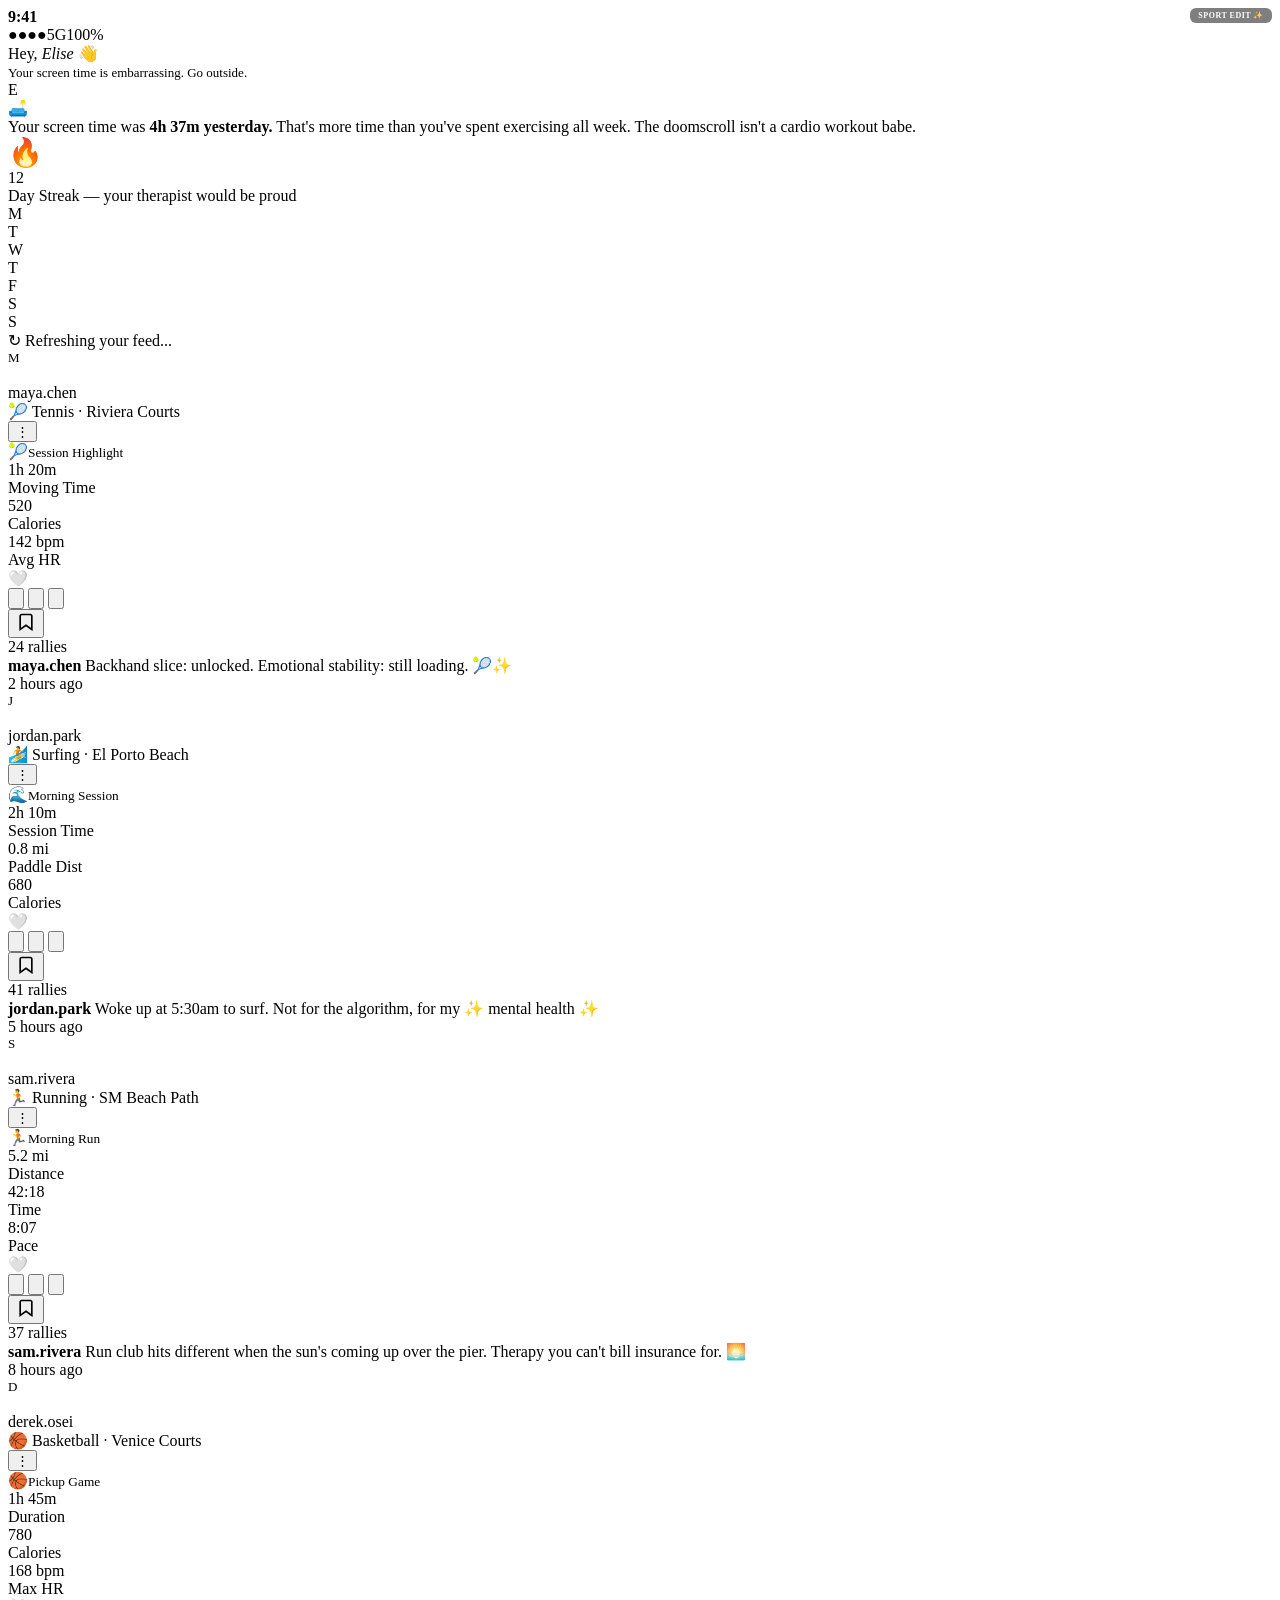
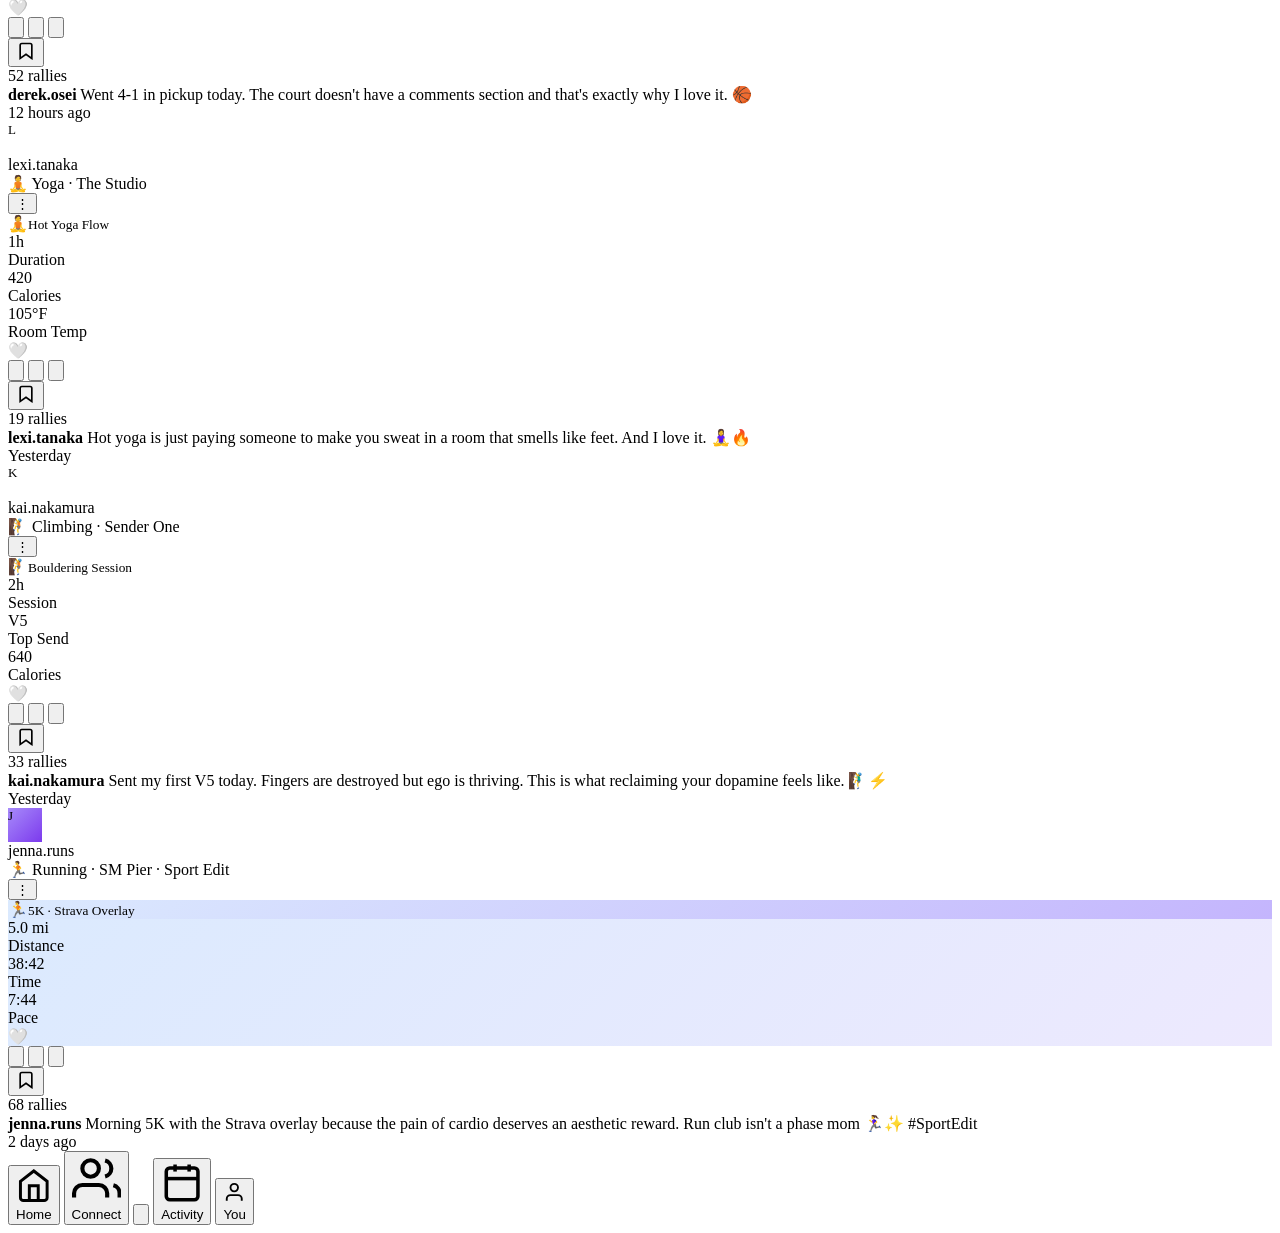
==== index.html @ 88e3ccb7 "Create index.html Created index page" ====
<!DOCTYPE html>
<html lang="en">
<head>
<meta charset="UTF-8">
<meta name="viewport" content="width=device-width, initial-scale=1.0, maximum-scale=1.0, user-scalable=no">
<title>Rally Prototype</title>
<link href="https://fonts.googleapis.com/css2?family=Plus+Jakarta+Sans:ital,wght@0,300;0,400;0,500;0,600;0,700;0,800;1,400&family=Bricolage+Grotesque:opsz,wght@12..96,700;12..96,800&display=swap" rel="stylesheet">
<link rel="stylesheet" href="styles.css">
</head>
<body>
<div class="phone">
<div class="notch"></div>
<div class="status-bar"><span style="font-weight:700">9:41</span><div class="status-icons"><span>●●●●</span><span>5G</span><span>100%</span></div></div>
<div class="screens" id="screens">

<div class="screen active" id="s-home">
  <div class="pg-head">
    <div><div class="pg-title">Hey, <em>Elise</em> 👋</div><div style="font-size:13px;color:var(--ink3);margin-top:2px" id="subtitleText">Your screen time is embarrassing. Go outside.</div></div>
    <div class="av" id="homeAvatar" style="background:linear-gradient(135deg,var(--green),var(--blue));cursor:pointer" onclick="toggleXPDropdown()">E</div>
  </div>

  <!-- XP Dropdown -->
  <div class="xp-dropdown" id="xpDropdown" style="display:none">
    <div class="xp-dd-header">
      <div class="xp-dd-badge" id="xpDdBadge">8</div>
      <div class="xp-dd-info">
        <div class="xp-dd-name" id="xpDdName">⚡ Trailblazer</div>
        <div class="xp-dd-tier" id="xpDdTier">Silver Tier</div>
      </div>
      <div class="xp-dd-xp" id="xpDdXP">2,840 XP</div>
    </div>
    <div class="xp-bar-outer" style="margin-bottom:6px">
      <div class="xp-bar-inner" id="xpDdBar" style="width:72%"></div>
    </div>
    <div style="display:flex;justify-content:space-between;font-size:9px;color:var(--ink4);font-weight:600;margin-bottom:10px">
      <span id="xpDdLeft">Lv 8 · 2,500 XP</span>
      <span id="xpDdNext">160 XP to Lv 9</span>
      <span id="xpDdRight">Lv 9 · 3,000 XP</span>
    </div>
    <!-- Membership tier -->
    <div class="xp-dd-membership" id="xpDdMembership">
      <div class="xp-dd-medal">🥈</div>
      <div>
        <div class="xp-dd-mem-name" id="xpDdMemName">Silver Member</div>
        <div class="xp-dd-mem-next" id="xpDdMemNext">1,160 XP to Gold</div>
      </div>
    </div>
    <div class="xp-dd-tiers-row">
      <div class="xp-dd-tier-pip" id="xpPipBronze"><div class="xp-dd-pip-dot" style="background:#cd7f32"></div><span>🥉 Bronze</span></div>
      <div class="xp-dd-tier-pip" id="xpPipSilver"><div class="xp-dd-pip-dot" style="background:#c0c0c0"></div><span>🥈 Silver</span></div>
      <div class="xp-dd-tier-pip" id="xpPipGold"><div class="xp-dd-pip-dot" style="background:#ffd700"></div><span>🥇 Gold</span></div>
    </div>
    <button class="btn-sm" style="width:100%;text-align:center;margin-top:8px" onclick="go('you');toggleXPDropdown()">View Full Profile →</button>
  </div>
  <div class="reminder">
    <div class="reminder-ico" id="reminderIcon">🛋️</div>
    <div style="flex:1"><div class="reminder-txt" id="reminderText">Your screen time was <b>4h 37m yesterday.</b> That's more time than you've spent exercising all week. The doomscroll isn't a cardio workout babe.</div></div>
  </div>
  <div class="card">
    <div class="streak-row">
      <div style="font-size:28px;animation:pulse 1.5s infinite">🔥</div>
      <div><div class="streak-num" id="streakNum">12</div><div class="streak-lbl" id="streakLbl">Day Streak — your therapist would be proud</div></div>
    </div>
    <div class="streak-dots" id="streakDots">
      <div class="sdot done">M</div><div class="sdot done">T</div><div class="sdot done">W</div><div class="sdot done">T</div><div class="sdot now">F</div><div class="sdot soon">S</div><div class="sdot soon">S</div>
    </div>
  </div>

  <!-- Pull to refresh -->
  <div class="ptr-spinner" id="ptrSpinner">↻ Refreshing your feed...</div>

  <div class="feed" id="feed-0">
    <div class="feed-top">
      <div class="av" style="background:linear-gradient(135deg,var(--blue),var(--pink));width:34px;height:34px;font-size:13px">M</div>
      <div class="feed-who"><div class="feed-name" onclick="openProfile('maya')" style="cursor:pointer">maya.chen</div><div class="feed-meta">🎾 Tennis · Riviera Courts</div></div>
      <button class="feed-more" onclick="showToast('Post options coming soon')">⋮</button>
    </div>
    <div class="feed-img" ondblclick="likeFeedPost(0)">
      <div class="feed-img-ph">🎾<small>Session Highlight</small></div>
      <div class="feed-overlay">
        <div><div class="feed-s">1h 20m</div><div class="feed-sl">Moving Time</div></div>
        <div><div class="feed-s">520</div><div class="feed-sl">Calories</div></div>
        <div><div class="feed-s">142 bpm</div><div class="feed-sl">Avg HR</div></div>
      </div>
      <div class="dbl-heart" id="dblHeart-0">🤍</div>
    </div>
    <div class="feed-acts">
      <div class="feed-acts-left">
        <button class="feed-act" id="likeBtn-0" onclick="likeFeedPost(0)"><svg viewBox="0 0 24 24" fill="none" stroke="currentColor" stroke-width="2" class="like-svg" id="likeSvg-0"><path d="M20.84 4.61a5.5 5.5 0 00-7.78 0L12 5.67l-1.06-1.06a5.5 5.5 0 00-7.78 7.78l1.06 1.06L12 21.23l7.78-7.78 1.06-1.06a5.5 5.5 0 000-7.78z"/></svg></button>
        <button class="feed-act" onclick="openComments(0)"><svg viewBox="0 0 24 24" fill="none" stroke="currentColor" stroke-width="2"><path d="M21 15a2 2 0 01-2 2H7l-4 4V5a2 2 0 012-2h14a2 2 0 012 2z"/></svg></button>
        <button class="feed-act" onclick="openShareSheet(0)"><svg viewBox="0 0 24 24" fill="none" stroke="currentColor" stroke-width="2"><path d="M22 2L11 13"/><path d="M22 2l-7 20-4-9-9-4 20-7z"/></svg></button>
      </div>
      <button class="feed-save" id="saveBtn-0" onclick="toggleSave(0)"><svg viewBox="0 0 24 24" fill="none" stroke="currentColor" stroke-width="2" width="20" height="20" id="saveSvg-0"><path d="M19 21l-7-5-7 5V5a2 2 0 012-2h10a2 2 0 012 2z"/></svg></button>
    </div>
    <div class="feed-likes" id="feedLikes-0">24 rallies</div>
    <div class="feed-cap"><strong onclick="openProfile('maya')" style="cursor:pointer">maya.chen</strong> Backhand slice: unlocked. Emotional stability: still loading. 🎾✨ <span class="feed-cap-more" onclick="this.parentElement.style.maxHeight='none';this.remove()"></span></div>
    <div class="feed-timestamp">2 hours ago</div>
    <div class="comment-drawer" id="comments-0" style="display:none">
      <div class="comment-list" id="commentList-0">
        <div class="comment-item"><div class="av" style="width:24px;height:24px;font-size:9px;background:linear-gradient(135deg,var(--blue),var(--pink))">S</div><div class="comment-body"><strong>sam.rivera</strong> Your backhand is actually scary now 😳</div></div>
        <div class="comment-item"><div class="av" style="width:24px;height:24px;font-size:9px;background:linear-gradient(135deg,var(--green),#4ade80)">D</div><div class="comment-body"><strong>derek.osei</strong> Need to get on the court with you 🔥</div></div>
      </div>
      <div class="comment-input-row"><div class="av" style="width:24px;height:24px;font-size:9px;background:linear-gradient(135deg,var(--green),var(--blue));flex-shrink:0">E</div><input class="comment-input" placeholder="Add a comment..." id="commentInput-0" onkeydown="if(event.key==='Enter')postComment(0)"><button class="comment-send" onclick="postComment(0)">Post</button></div>
    </div>
  </div>

  <div class="feed" id="feed-1">
    <div class="feed-top">
      <div class="av" style="background:linear-gradient(135deg,var(--orange),#fbbf24);width:34px;height:34px;font-size:13px">J</div>
      <div class="feed-who"><div class="feed-name" onclick="openProfile('jordan')" style="cursor:pointer">jordan.park</div><div class="feed-meta">🏄 Surfing · El Porto Beach</div></div>
      <button class="feed-more" onclick="showToast('Post options coming soon')">⋮</button>
    </div>
    <div class="feed-img" ondblclick="likeFeedPost(1)">
      <div class="feed-img-ph">🌊<small>Morning Session</small></div>
      <div class="feed-overlay">
        <div><div class="feed-s">2h 10m</div><div class="feed-sl">Session Time</div></div>
        <div><div class="feed-s">0.8 mi</div><div class="feed-sl">Paddle Dist</div></div>
        <div><div class="feed-s">680</div><div class="feed-sl">Calories</div></div>
      </div>
      <div class="dbl-heart" id="dblHeart-1">🤍</div>
    </div>
    <div class="feed-acts">
      <div class="feed-acts-left">
        <button class="feed-act" id="likeBtn-1" onclick="likeFeedPost(1)"><svg viewBox="0 0 24 24" fill="none" stroke="currentColor" stroke-width="2" class="like-svg" id="likeSvg-1"><path d="M20.84 4.61a5.5 5.5 0 00-7.78 0L12 5.67l-1.06-1.06a5.5 5.5 0 00-7.78 7.78l1.06 1.06L12 21.23l7.78-7.78 1.06-1.06a5.5 5.5 0 000-7.78z"/></svg></button>
        <button class="feed-act" onclick="openComments(1)"><svg viewBox="0 0 24 24" fill="none" stroke="currentColor" stroke-width="2"><path d="M21 15a2 2 0 01-2 2H7l-4 4V5a2 2 0 012-2h14a2 2 0 012 2z"/></svg></button>
        <button class="feed-act" onclick="openShareSheet(1)"><svg viewBox="0 0 24 24" fill="none" stroke="currentColor" stroke-width="2"><path d="M22 2L11 13"/><path d="M22 2l-7 20-4-9-9-4 20-7z"/></svg></button>
      </div>
      <button class="feed-save" id="saveBtn-1" onclick="toggleSave(1)"><svg viewBox="0 0 24 24" fill="none" stroke="currentColor" stroke-width="2" width="20" height="20" id="saveSvg-1"><path d="M19 21l-7-5-7 5V5a2 2 0 012-2h10a2 2 0 012 2z"/></svg></button>
    </div>
    <div class="feed-likes" id="feedLikes-1">41 rallies</div>
    <div class="feed-cap"><strong onclick="openProfile('jordan')" style="cursor:pointer">jordan.park</strong> Woke up at 5:30am to surf. Not for the algorithm, for my ✨ mental health ✨ <span class="feed-cap-more" onclick="this.parentElement.style.maxHeight='none';this.remove()"></span></div>
    <div class="feed-timestamp">5 hours ago</div>
    <div class="comment-drawer" id="comments-1" style="display:none">
      <div class="comment-list" id="commentList-1">
        <div class="comment-item"><div class="av" style="width:24px;height:24px;font-size:9px;background:linear-gradient(135deg,var(--pink),var(--orange))">K</div><div class="comment-body"><strong>kai.nakamura</strong> Dawn patrol gang 🌅 next time hmu</div></div>
        <div class="comment-item"><div class="av" style="width:24px;height:24px;font-size:9px;background:linear-gradient(135deg,var(--orange),#fbbf24)">L</div><div class="comment-body"><strong>lexi.tanaka</strong> 5:30am??? I could never 😂</div></div>
        <div class="comment-item"><div class="av" style="width:24px;height:24px;font-size:9px;background:linear-gradient(135deg,var(--blue),var(--pink))">M</div><div class="comment-body"><strong>maya.chen</strong> The algorithm comment sent me 💀</div></div>
      </div>
      <div class="comment-input-row"><div class="av" style="width:24px;height:24px;font-size:9px;background:linear-gradient(135deg,var(--green),var(--blue));flex-shrink:0">E</div><input class="comment-input" placeholder="Add a comment..." id="commentInput-1" onkeydown="if(event.key==='Enter')postComment(1)"><button class="comment-send" onclick="postComment(1)">Post</button></div>
    </div>
  </div>

  <div class="feed" id="feed-2">
    <div class="feed-top">
      <div class="av" style="background:linear-gradient(135deg,var(--blue),var(--pink));width:34px;height:34px;font-size:13px">S</div>
      <div class="feed-who"><div class="feed-name" onclick="openProfile('sam')" style="cursor:pointer">sam.rivera</div><div class="feed-meta">🏃 Running · SM Beach Path</div></div>
      <button class="feed-more" onclick="showToast('Post options coming soon')">⋮</button>
    </div>
    <div class="feed-img" ondblclick="likeFeedPost(2)">
      <div class="feed-img-ph">🏃<small>Morning Run</small></div>
      <div class="feed-overlay">
        <div><div class="feed-s">5.2 mi</div><div class="feed-sl">Distance</div></div>
        <div><div class="feed-s">42:18</div><div class="feed-sl">Time</div></div>
        <div><div class="feed-s">8:07</div><div class="feed-sl">Pace</div></div>
      </div>
      <div class="dbl-heart" id="dblHeart-2">🤍</div>
    </div>
    <div class="feed-acts">
      <div class="feed-acts-left">
        <button class="feed-act" id="likeBtn-2" onclick="likeFeedPost(2)"><svg viewBox="0 0 24 24" fill="none" stroke="currentColor" stroke-width="2" class="like-svg" id="likeSvg-2"><path d="M20.84 4.61a5.5 5.5 0 00-7.78 0L12 5.67l-1.06-1.06a5.5 5.5 0 00-7.78 7.78l1.06 1.06L12 21.23l7.78-7.78 1.06-1.06a5.5 5.5 0 000-7.78z"/></svg></button>
        <button class="feed-act" onclick="openComments(2)"><svg viewBox="0 0 24 24" fill="none" stroke="currentColor" stroke-width="2"><path d="M21 15a2 2 0 01-2 2H7l-4 4V5a2 2 0 012-2h14a2 2 0 012 2z"/></svg></button>
        <button class="feed-act" onclick="openShareSheet(2)"><svg viewBox="0 0 24 24" fill="none" stroke="currentColor" stroke-width="2"><path d="M22 2L11 13"/><path d="M22 2l-7 20-4-9-9-4 20-7z"/></svg></button>
      </div>
      <button class="feed-save" id="saveBtn-2" onclick="toggleSave(2)"><svg viewBox="0 0 24 24" fill="none" stroke="currentColor" stroke-width="2" width="20" height="20" id="saveSvg-2"><path d="M19 21l-7-5-7 5V5a2 2 0 012-2h10a2 2 0 012 2z"/></svg></button>
    </div>
    <div class="feed-likes" id="feedLikes-2">37 rallies</div>
    <div class="feed-cap"><strong onclick="openProfile('sam')" style="cursor:pointer">sam.rivera</strong> Run club hits different when the sun's coming up over the pier. Therapy you can't bill insurance for. 🌅</div>
    <div class="feed-timestamp">8 hours ago</div>
    <div class="comment-drawer" id="comments-2" style="display:none">
      <div class="comment-list" id="commentList-2">
        <div class="comment-item"><div class="av" style="width:24px;height:24px;font-size:9px;background:linear-gradient(135deg,var(--green),#4ade80)">D</div><div class="comment-body"><strong>derek.osei</strong> Sub 8:10 pace is crazy 🔥</div></div>
      </div>
      <div class="comment-input-row"><div class="av" style="width:24px;height:24px;font-size:9px;background:linear-gradient(135deg,var(--green),var(--blue));flex-shrink:0">E</div><input class="comment-input" placeholder="Add a comment..." id="commentInput-2" onkeydown="if(event.key==='Enter')postComment(2)"><button class="comment-send" onclick="postComment(2)">Post</button></div>
    </div>
  </div>

  <div class="feed" id="feed-3">
    <div class="feed-top">
      <div class="av" style="background:linear-gradient(135deg,var(--green),#4ade80);width:34px;height:34px;font-size:13px">D</div>
      <div class="feed-who"><div class="feed-name" onclick="openProfile('derek')" style="cursor:pointer">derek.osei</div><div class="feed-meta">🏀 Basketball · Venice Courts</div></div>
      <button class="feed-more" onclick="showToast('Post options coming soon')">⋮</button>
    </div>
    <div class="feed-img" ondblclick="likeFeedPost(3)">
      <div class="feed-img-ph">🏀<small>Pickup Game</small></div>
      <div class="feed-overlay">
        <div><div class="feed-s">1h 45m</div><div class="feed-sl">Duration</div></div>
        <div><div class="feed-s">780</div><div class="feed-sl">Calories</div></div>
        <div><div class="feed-s">168 bpm</div><div class="feed-sl">Max HR</div></div>
      </div>
      <div class="dbl-heart" id="dblHeart-3">🤍</div>
    </div>
    <div class="feed-acts">
      <div class="feed-acts-left">
        <button class="feed-act" id="likeBtn-3" onclick="likeFeedPost(3)"><svg viewBox="0 0 24 24" fill="none" stroke="currentColor" stroke-width="2" class="like-svg" id="likeSvg-3"><path d="M20.84 4.61a5.5 5.5 0 00-7.78 0L12 5.67l-1.06-1.06a5.5 5.5 0 00-7.78 7.78l1.06 1.06L12 21.23l7.78-7.78 1.06-1.06a5.5 5.5 0 000-7.78z"/></svg></button>
        <button class="feed-act" onclick="openComments(3)"><svg viewBox="0 0 24 24" fill="none" stroke="currentColor" stroke-width="2"><path d="M21 15a2 2 0 01-2 2H7l-4 4V5a2 2 0 012-2h14a2 2 0 012 2z"/></svg></button>
        <button class="feed-act" onclick="openShareSheet(3)"><svg viewBox="0 0 24 24" fill="none" stroke="currentColor" stroke-width="2"><path d="M22 2L11 13"/><path d="M22 2l-7 20-4-9-9-4 20-7z"/></svg></button>
      </div>
      <button class="feed-save" id="saveBtn-3" onclick="toggleSave(3)"><svg viewBox="0 0 24 24" fill="none" stroke="currentColor" stroke-width="2" width="20" height="20" id="saveSvg-3"><path d="M19 21l-7-5-7 5V5a2 2 0 012-2h10a2 2 0 012 2z"/></svg></button>
    </div>
    <div class="feed-likes" id="feedLikes-3">52 rallies</div>
    <div class="feed-cap"><strong onclick="openProfile('derek')" style="cursor:pointer">derek.osei</strong> Went 4-1 in pickup today. The court doesn't have a comments section and that's exactly why I love it. 🏀</div>
    <div class="feed-timestamp">12 hours ago</div>
    <div class="comment-drawer" id="comments-3" style="display:none">
      <div class="comment-list" id="commentList-3">
        <div class="comment-item"><div class="av" style="width:24px;height:24px;font-size:9px;background:linear-gradient(135deg,var(--pink),var(--orange))">K</div><div class="comment-body"><strong>kai.nakamura</strong> Bro you were cooking out there 🔥🔥</div></div>
        <div class="comment-item"><div class="av" style="width:24px;height:24px;font-size:9px;background:linear-gradient(135deg,#c2410c,#ea580c)">M</div><div class="comment-body"><strong>marcus.t</strong> That crossover in game 3 was filthy</div></div>
      </div>
      <div class="comment-input-row"><div class="av" style="width:24px;height:24px;font-size:9px;background:linear-gradient(135deg,var(--green),var(--blue));flex-shrink:0">E</div><input class="comment-input" placeholder="Add a comment..." id="commentInput-3" onkeydown="if(event.key==='Enter')postComment(3)"><button class="comment-send" onclick="postComment(3)">Post</button></div>
    </div>
  </div>

  <div class="feed" id="feed-4">
    <div class="feed-top">
      <div class="av" style="background:linear-gradient(135deg,var(--orange),#fbbf24);width:34px;height:34px;font-size:13px">L</div>
      <div class="feed-who"><div class="feed-name" onclick="openProfile('lexi')" style="cursor:pointer">lexi.tanaka</div><div class="feed-meta">🧘 Yoga · The Studio</div></div>
      <button class="feed-more" onclick="showToast('Post options coming soon')">⋮</button>
    </div>
    <div class="feed-img" ondblclick="likeFeedPost(4)">
      <div class="feed-img-ph">🧘<small>Hot Yoga Flow</small></div>
      <div class="feed-overlay">
        <div><div class="feed-s">1h</div><div class="feed-sl">Duration</div></div>
        <div><div class="feed-s">420</div><div class="feed-sl">Calories</div></div>
        <div><div class="feed-s">105°F</div><div class="feed-sl">Room Temp</div></div>
      </div>
      <div class="dbl-heart" id="dblHeart-4">🤍</div>
    </div>
    <div class="feed-acts">
      <div class="feed-acts-left">
        <button class="feed-act" id="likeBtn-4" onclick="likeFeedPost(4)"><svg viewBox="0 0 24 24" fill="none" stroke="currentColor" stroke-width="2" class="like-svg" id="likeSvg-4"><path d="M20.84 4.61a5.5 5.5 0 00-7.78 0L12 5.67l-1.06-1.06a5.5 5.5 0 00-7.78 7.78l1.06 1.06L12 21.23l7.78-7.78 1.06-1.06a5.5 5.5 0 000-7.78z"/></svg></button>
        <button class="feed-act" onclick="openComments(4)"><svg viewBox="0 0 24 24" fill="none" stroke="currentColor" stroke-width="2"><path d="M21 15a2 2 0 01-2 2H7l-4 4V5a2 2 0 012-2h14a2 2 0 012 2z"/></svg></button>
        <button class="feed-act" onclick="openShareSheet(4)"><svg viewBox="0 0 24 24" fill="none" stroke="currentColor" stroke-width="2"><path d="M22 2L11 13"/><path d="M22 2l-7 20-4-9-9-4 20-7z"/></svg></button>
      </div>
      <button class="feed-save" id="saveBtn-4" onclick="toggleSave(4)"><svg viewBox="0 0 24 24" fill="none" stroke="currentColor" stroke-width="2" width="20" height="20" id="saveSvg-4"><path d="M19 21l-7-5-7 5V5a2 2 0 012-2h10a2 2 0 012 2z"/></svg></button>
    </div>
    <div class="feed-likes" id="feedLikes-4">19 rallies</div>
    <div class="feed-cap"><strong onclick="openProfile('lexi')" style="cursor:pointer">lexi.tanaka</strong> Hot yoga is just paying someone to make you sweat in a room that smells like feet. And I love it. 🧘‍♀️🔥</div>
    <div class="feed-timestamp">Yesterday</div>
    <div class="comment-drawer" id="comments-4" style="display:none">
      <div class="comment-list" id="commentList-4">
        <div class="comment-item"><div class="av" style="width:24px;height:24px;font-size:9px;background:linear-gradient(135deg,var(--blue),var(--pink))">M</div><div class="comment-body"><strong>maya.chen</strong> The feet comment 💀💀 so true tho</div></div>
      </div>
      <div class="comment-input-row"><div class="av" style="width:24px;height:24px;font-size:9px;background:linear-gradient(135deg,var(--green),var(--blue));flex-shrink:0">E</div><input class="comment-input" placeholder="Add a comment..." id="commentInput-4" onkeydown="if(event.key==='Enter')postComment(4)"><button class="comment-send" onclick="postComment(4)">Post</button></div>
    </div>
  </div>

  <div class="feed" id="feed-5">
    <div class="feed-top">
      <div class="av" style="background:linear-gradient(135deg,var(--pink),var(--orange));width:34px;height:34px;font-size:13px">K</div>
      <div class="feed-who"><div class="feed-name" onclick="openProfile('kai')" style="cursor:pointer">kai.nakamura</div><div class="feed-meta">🧗 Climbing · Sender One</div></div>
      <button class="feed-more" onclick="showToast('Post options coming soon')">⋮</button>
    </div>
    <div class="feed-img" ondblclick="likeFeedPost(5)">
      <div class="feed-img-ph">🧗<small>Bouldering Session</small></div>
      <div class="feed-overlay">
        <div><div class="feed-s">2h</div><div class="feed-sl">Session</div></div>
        <div><div class="feed-s">V5</div><div class="feed-sl">Top Send</div></div>
        <div><div class="feed-s">640</div><div class="feed-sl">Calories</div></div>
      </div>
      <div class="dbl-heart" id="dblHeart-5">🤍</div>
    </div>
    <div class="feed-acts">
      <div class="feed-acts-left">
        <button class="feed-act" id="likeBtn-5" onclick="likeFeedPost(5)"><svg viewBox="0 0 24 24" fill="none" stroke="currentColor" stroke-width="2" class="like-svg" id="likeSvg-5"><path d="M20.84 4.61a5.5 5.5 0 00-7.78 0L12 5.67l-1.06-1.06a5.5 5.5 0 00-7.78 7.78l1.06 1.06L12 21.23l7.78-7.78 1.06-1.06a5.5 5.5 0 000-7.78z"/></svg></button>
        <button class="feed-act" onclick="openComments(5)"><svg viewBox="0 0 24 24" fill="none" stroke="currentColor" stroke-width="2"><path d="M21 15a2 2 0 01-2 2H7l-4 4V5a2 2 0 012-2h14a2 2 0 012 2z"/></svg></button>
        <button class="feed-act" onclick="openShareSheet(5)"><svg viewBox="0 0 24 24" fill="none" stroke="currentColor" stroke-width="2"><path d="M22 2L11 13"/><path d="M22 2l-7 20-4-9-9-4 20-7z"/></svg></button>
      </div>
      <button class="feed-save" id="saveBtn-5" onclick="toggleSave(5)"><svg viewBox="0 0 24 24" fill="none" stroke="currentColor" stroke-width="2" width="20" height="20" id="saveSvg-5"><path d="M19 21l-7-5-7 5V5a2 2 0 012-2h10a2 2 0 012 2z"/></svg></button>
    </div>
    <div class="feed-likes" id="feedLikes-5">33 rallies</div>
    <div class="feed-cap"><strong onclick="openProfile('kai')" style="cursor:pointer">kai.nakamura</strong> Sent my first V5 today. Fingers are destroyed but ego is thriving. This is what reclaiming your dopamine feels like. 🧗‍♂️⚡</div>
    <div class="feed-timestamp">Yesterday</div>
    <div class="comment-drawer" id="comments-5" style="display:none">
      <div class="comment-list" id="commentList-5">
        <div class="comment-item"><div class="av" style="width:24px;height:24px;font-size:9px;background:linear-gradient(135deg,var(--orange),#fbbf24)">J</div><div class="comment-body"><strong>jordan.park</strong> V5?? Bro you were struggling on V3 last week 😂 growth is real</div></div>
        <div class="comment-item"><div class="av" style="width:24px;height:24px;font-size:9px;background:linear-gradient(135deg,var(--green),#4ade80)">D</div><div class="comment-body"><strong>derek.osei</strong> Take me climbing next time 💪</div></div>
      </div>
      <div class="comment-input-row"><div class="av" style="width:24px;height:24px;font-size:9px;background:linear-gradient(135deg,var(--green),var(--blue));flex-shrink:0">E</div><input class="comment-input" placeholder="Add a comment..." id="commentInput-5" onkeydown="if(event.key==='Enter')postComment(5)"><button class="comment-send" onclick="postComment(5)">Post</button></div>
    </div>
  </div>

  <div class="feed" id="feed-6">
    <div class="feed-top">
      <div class="av" style="background:linear-gradient(135deg,#a78bfa,#7c3aed);width:34px;height:34px;font-size:13px">J</div>
      <div class="feed-who"><div class="feed-name">jenna.runs</div><div class="feed-meta">🏃 Running · SM Pier · Sport Edit</div></div>
      <button class="feed-more" onclick="showToast('Post options coming soon')">⋮</button>
    </div>
    <div class="feed-img" ondblclick="likeFeedPost(6)" style="background:linear-gradient(135deg,#dbeafe,#ede9fe)">
      <div class="feed-img-ph" style="background:linear-gradient(135deg,#dbeafe,#c4b5fd)">🏃<small>5K · Strava Overlay</small></div>
      <div class="feed-overlay">
        <div><div class="feed-s">5.0 mi</div><div class="feed-sl">Distance</div></div>
        <div><div class="feed-s">38:42</div><div class="feed-sl">Time</div></div>
        <div><div class="feed-s">7:44</div><div class="feed-sl">Pace</div></div>
      </div>
      <div style="position:absolute;top:8px;right:8px;background:rgba(0,0,0,.5);color:#fff;font-size:8px;font-weight:700;padding:3px 8px;border-radius:6px;letter-spacing:.5px;text-transform:uppercase">Sport Edit ✨</div>
      <div class="dbl-heart" id="dblHeart-6">🤍</div>
    </div>
    <div class="feed-acts">
      <div class="feed-acts-left">
        <button class="feed-act" id="likeBtn-6" onclick="likeFeedPost(6)"><svg viewBox="0 0 24 24" fill="none" stroke="currentColor" stroke-width="2" class="like-svg" id="likeSvg-6"><path d="M20.84 4.61a5.5 5.5 0 00-7.78 0L12 5.67l-1.06-1.06a5.5 5.5 0 00-7.78 7.78l1.06 1.06L12 21.23l7.78-7.78 1.06-1.06a5.5 5.5 0 000-7.78z"/></svg></button>
        <button class="feed-act" onclick="openComments(6)"><svg viewBox="0 0 24 24" fill="none" stroke="currentColor" stroke-width="2"><path d="M21 15a2 2 0 01-2 2H7l-4 4V5a2 2 0 012-2h14a2 2 0 012 2z"/></svg></button>
        <button class="feed-act" onclick="openShareSheet(6)"><svg viewBox="0 0 24 24" fill="none" stroke="currentColor" stroke-width="2"><path d="M22 2L11 13"/><path d="M22 2l-7 20-4-9-9-4 20-7z"/></svg></button>
      </div>
      <button class="feed-save" id="saveBtn-6" onclick="toggleSave(6)"><svg viewBox="0 0 24 24" fill="none" stroke="currentColor" stroke-width="2" width="20" height="20" id="saveSvg-6"><path d="M19 21l-7-5-7 5V5a2 2 0 012-2h10a2 2 0 012 2z"/></svg></button>
    </div>
    <div class="feed-likes" id="feedLikes-6">68 rallies</div>
    <div class="feed-cap"><strong>jenna.runs</strong> Morning 5K with the Strava overlay because the pain of cardio deserves an aesthetic reward. Run club isn't a phase mom 🏃‍♀️✨ #SportEdit</div>
    <div class="feed-timestamp">2 days ago</div>
    <div class="comment-drawer" id="comments-6" style="display:none">
      <div class="comment-list" id="commentList-6">
        <div class="comment-item"><div class="av" style="width:24px;height:24px;font-size:9px;background:linear-gradient(135deg,var(--blue),var(--pink))">S</div><div class="comment-body"><strong>sam.rivera</strong> The overlay goes crazy 🔥 how did you edit this</div></div>
        <div class="comment-item"><div class="av" style="width:24px;height:24px;font-size:9px;background:linear-gradient(135deg,var(--blue),var(--pink))">M</div><div class="comment-body"><strong>maya.chen</strong> Run club aesthetic queen 👑</div></div>
      </div>
      <div class="comment-input-row"><div class="av" style="width:24px;height:24px;font-size:9px;background:linear-gradient(135deg,var(--green),var(--blue));flex-shrink:0">E</div><input class="comment-input" placeholder="Add a comment..." id="commentInput-6" onkeydown="if(event.key==='Enter')postComment(6)"><button class="comment-send" onclick="postComment(6)">Post</button></div>
    </div>
  </div>
</div>

<!-- CONNECT (lazy-loaded) -->
<div class="screen" id="s-connect" data-src="connect.html"></div>

<!-- RECORD (lazy-loaded) -->
<div class="screen" id="s-record" data-src="record.html"></div>

<!-- ACTIVITY (lazy-loaded) -->
<div class="screen" id="s-activity" data-src="activity.html"></div>


<!-- YOU (lazy-loaded) -->
<div class="screen" id="s-you" data-src="you.html"></div>


</div><!-- /screens -->

<nav class="nav">
  <button class="nav-btn active" onclick="go('home')"><svg viewBox="0 0 24 24" fill="none" stroke="currentColor" stroke-width="2"><path d="M3 9l9-7 9 7v11a2 2 0 01-2 2H5a2 2 0 01-2-2z"/><polyline points="9 22 9 12 15 12 15 22"/></svg><span>Home</span></button>
  <button class="nav-btn" onclick="go('connect')"><svg viewBox="0 0 24 24" fill="none" stroke="currentColor" stroke-width="2"><path d="M17 21v-2a4 4 0 00-4-4H5a4 4 0 00-4 4v2"/><circle cx="9" cy="7" r="4"/><path d="M23 21v-2a4 4 0 00-3-3.87M16 3.13a4 4 0 010 7.75"/></svg><span>Connect</span></button>
  <button class="nav-rec" onclick="go('record')"><svg viewBox="0 0 24 24" fill="none" stroke="currentColor" stroke-width="2.5"><circle cx="12" cy="12" r="10"/><circle cx="12" cy="12" r="3"/></svg></button>
  <button class="nav-btn" onclick="go('activity')"><svg viewBox="0 0 24 24" fill="none" stroke="currentColor" stroke-width="2"><rect x="3" y="4" width="18" height="18" rx="2" ry="2"/><line x1="16" y1="2" x2="16" y2="6"/><line x1="8" y1="2" x2="8" y2="6"/><line x1="3" y1="10" x2="21" y2="10"/></svg><span>Activity</span></button>
  <button class="nav-btn" onclick="go('you')"><svg viewBox="0 0 24 24" fill="none" stroke="currentColor" stroke-width="2"><path d="M20 21v-2a4 4 0 00-4-4H8a4 4 0 00-4 4v2"/><circle cx="12" cy="7" r="4"/></svg><span>You</span></button>
</nav>
</div>

<script src="app.js"></script>
</body>
</html>
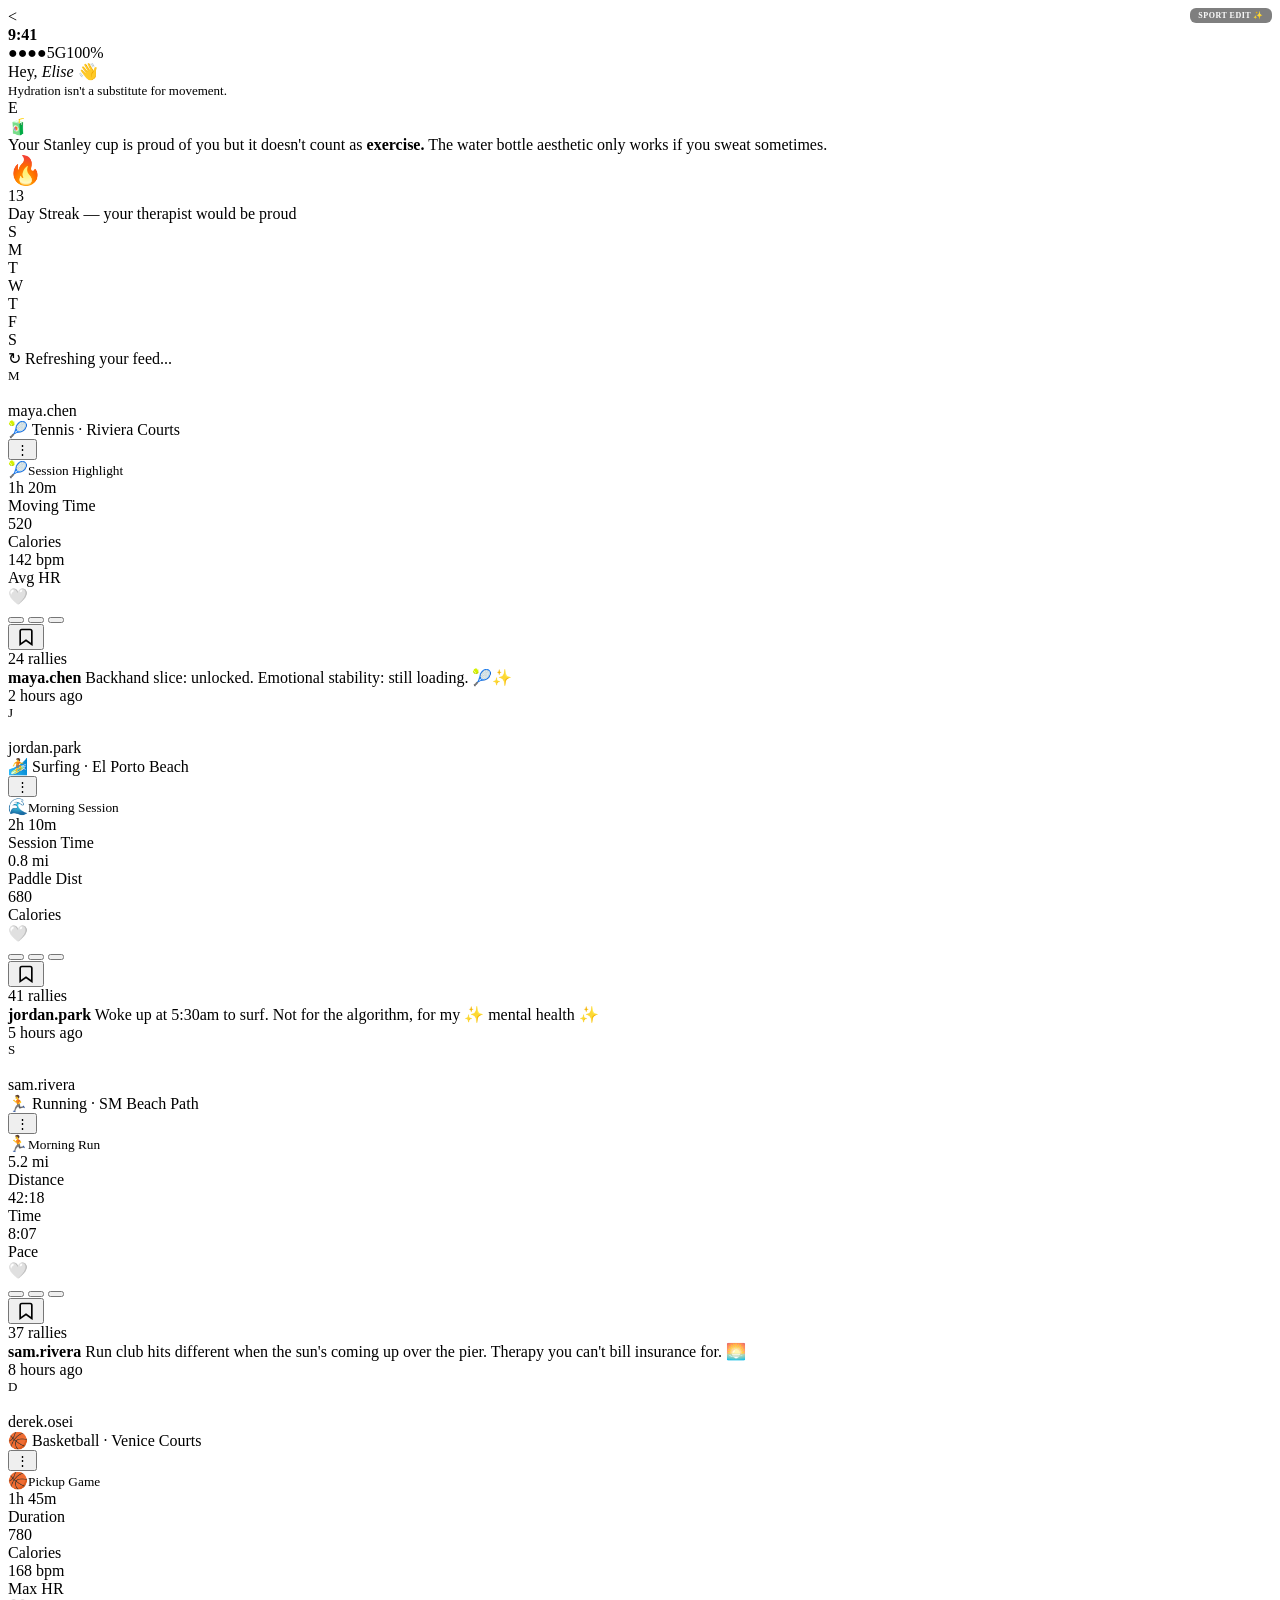
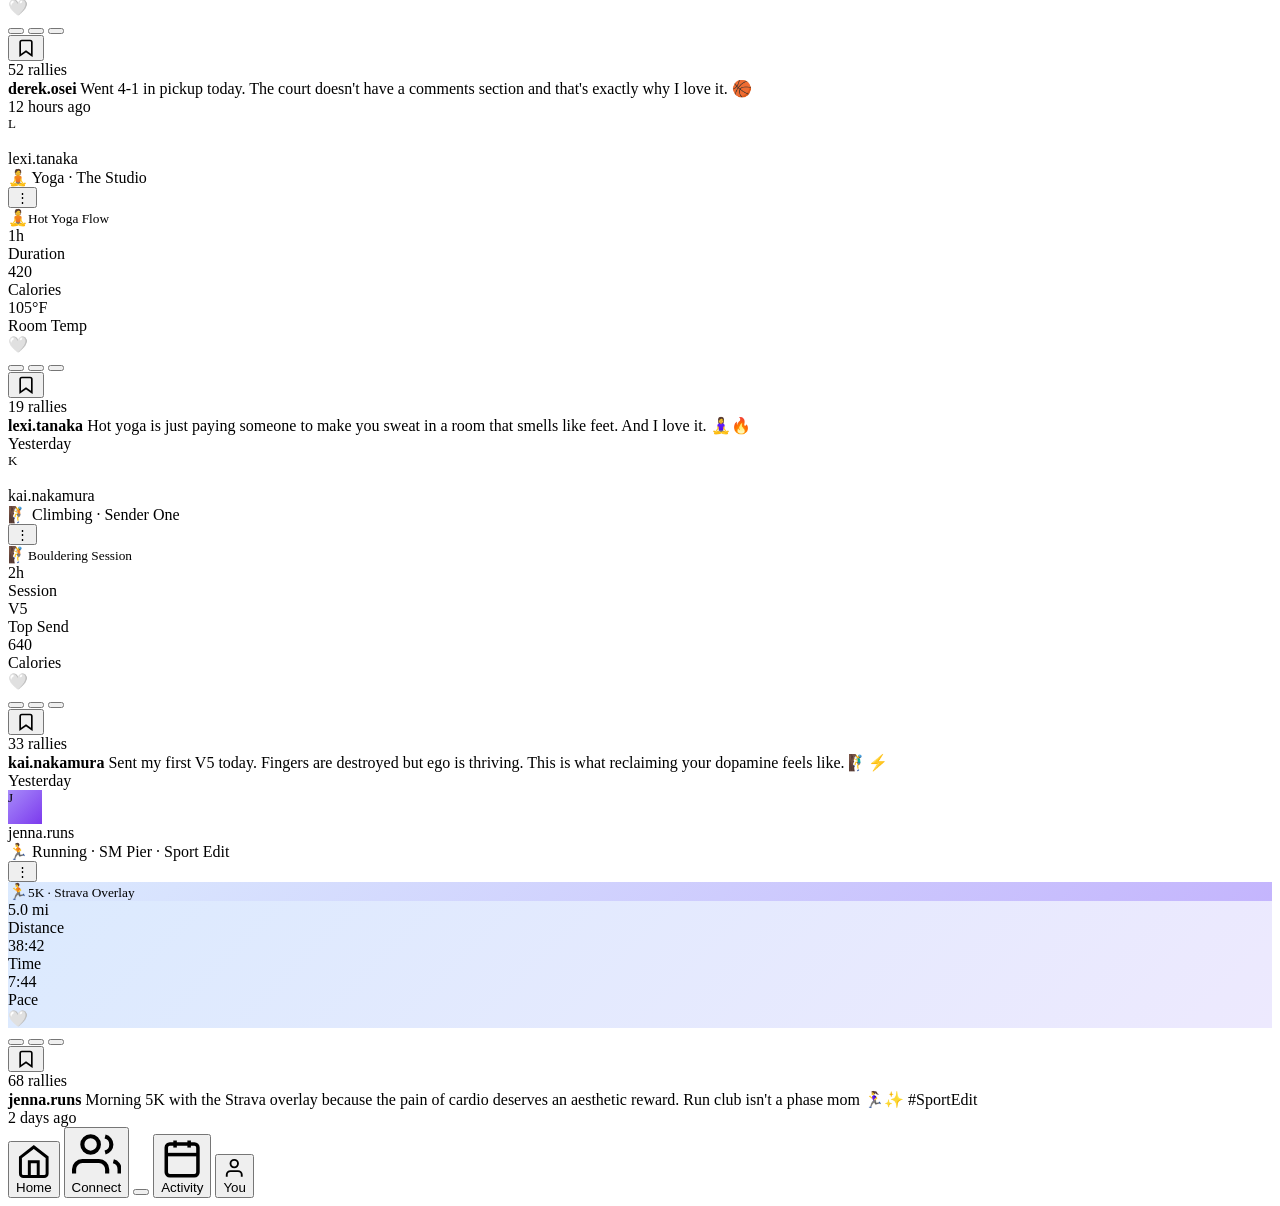
==== commit aa35d5a1: "Update index.html Index page change" ====
--- a/index.html
+++ b/index.html
@@ -1,11 +1,30 @@
-<!DOCTYPE html>
+<<!DOCTYPE html>
 <html lang="en">
 <head>
 <meta charset="UTF-8">
 <meta name="viewport" content="width=device-width, initial-scale=1.0, maximum-scale=1.0, user-scalable=no">
-<title>Rally Prototype</title>
-<link href="https://fonts.googleapis.com/css2?family=Plus+Jakarta+Sans:ital,wght@0,300;0,400;0,500;0,600;0,700;0,800;1,400&family=Bricolage+Grotesque:opsz,wght@12..96,700;12..96,800&display=swap" rel="stylesheet">
+<title>Rally — Elise Nguyen</title>
+<link rel="stylesheet" href="https://fonts.googleapis.com/css2?family=Plus+Jakarta+Sans:ital,wght@0,300;0,400;0,500;0,600;0,700;0,800;1,400&family=Bricolage+Grotesque:opsz,wght@12..96,700;12..96,800&display=swap">
 <link rel="stylesheet" href="styles.css">
+<style>
+/* Fallback: ensure phone frame + nav always visible even if tab fails */
+.phone{display:flex;flex-direction:column}
+.screens{flex:1;min-height:0}
+.nav{flex-shrink:0}
+.screen{display:none}.screen.active{display:block}
+#s-record.active{display:flex!important;flex-direction:column!important}
+/* Tab loading spinner */
+.tab-loading{display:flex;align-items:center;justify-content:center;padding:60px 20px;flex-direction:column;gap:10px}
+.tab-loading-spinner{width:28px;height:28px;border:3px solid var(--surface3,#e4e4ea);border-top-color:var(--green,#22c55e);border-radius:50%;animation:tabSpin .6s linear infinite}
+@keyframes tabSpin{to{transform:rotate(360deg)}}
+.tab-loading-text{font-size:11px;color:var(--ink3,#999);font-weight:600}
+/* Tab error state */
+.tab-error{text-align:center;padding:48px 24px;color:var(--ink3,#999)}
+.tab-error-icon{font-size:36px;margin-bottom:10px}
+.tab-error-title{font-size:13px;font-weight:700;color:var(--ink,#111);margin-bottom:4px}
+.tab-error-detail{font-size:11px;line-height:1.5;color:var(--ink4,#bbb)}
+.tab-error-retry{margin-top:12px;padding:8px 20px;border-radius:10px;background:var(--green,#22c55e);color:#fff;border:none;font-family:inherit;font-size:12px;font-weight:700;cursor:pointer}
+</style>
 </head>
 <body>
 <div class="phone">
@@ -13,6 +32,7 @@
 <div class="status-bar"><span style="font-weight:700">9:41</span><div class="status-icons"><span>●●●●</span><span>5G</span><span>100%</span></div></div>
 <div class="screens" id="screens">
 
+<!-- HOME (inline — always available) -->
 <div class="screen active" id="s-home">
   <div class="pg-head">
     <div><div class="pg-title">Hey, <em>Elise</em> 👋</div><div style="font-size:13px;color:var(--ink3);margin-top:2px" id="subtitleText">Your screen time is embarrassing. Go outside.</div></div>
@@ -315,19 +335,25 @@
   </div>
 </div>
 
-<!-- CONNECT (lazy-loaded) -->
-<div class="screen" id="s-connect" data-src="connect.html"></div>
-
-<!-- RECORD (lazy-loaded) -->
-<div class="screen" id="s-record" data-src="record.html"></div>
-
-<!-- ACTIVITY (lazy-loaded) -->
-<div class="screen" id="s-activity" data-src="activity.html"></div>
-
-
-<!-- YOU (lazy-loaded) -->
-<div class="screen" id="s-you" data-src="you.html"></div>
-
+<!-- CONNECT (lazy-loaded from connect.html) -->
+<div class="screen" id="s-connect" data-src="connect.html">
+  <div class="tab-loading"><div class="tab-loading-spinner"></div><div class="tab-loading-text">Loading Connect…</div></div>
+</div>
+
+<!-- RECORD (lazy-loaded from record.html) -->
+<div class="screen" id="s-record" data-src="record.html">
+  <div class="tab-loading"><div class="tab-loading-spinner"></div><div class="tab-loading-text">Loading Record…</div></div>
+</div>
+
+<!-- ACTIVITY (lazy-loaded from activity.html) -->
+<div class="screen" id="s-activity" data-src="activity.html">
+  <div class="tab-loading"><div class="tab-loading-spinner"></div><div class="tab-loading-text">Loading Activity…</div></div>
+</div>
+
+<!-- YOU (lazy-loaded from you.html) -->
+<div class="screen" id="s-you" data-src="you.html">
+  <div class="tab-loading"><div class="tab-loading-spinner"></div><div class="tab-loading-text">Loading Profile…</div></div>
+</div>
 
 </div><!-- /screens -->
 
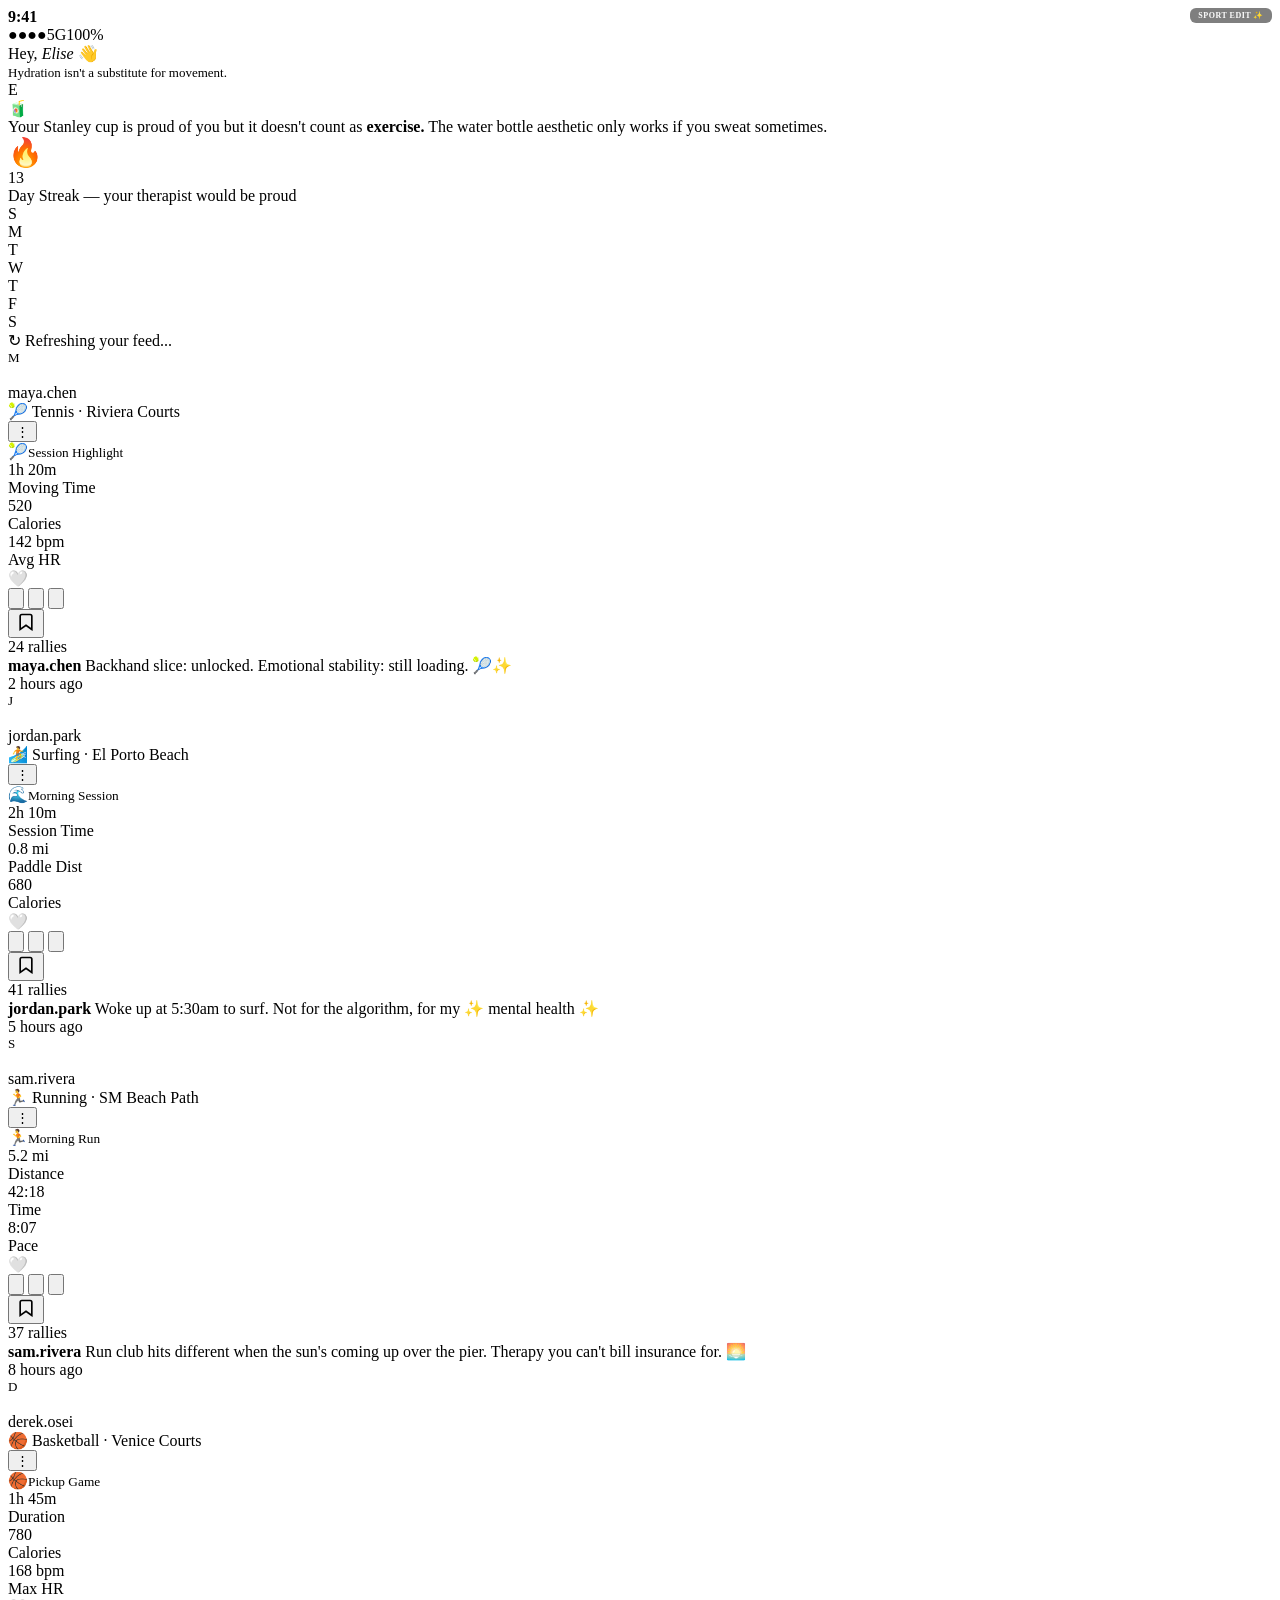
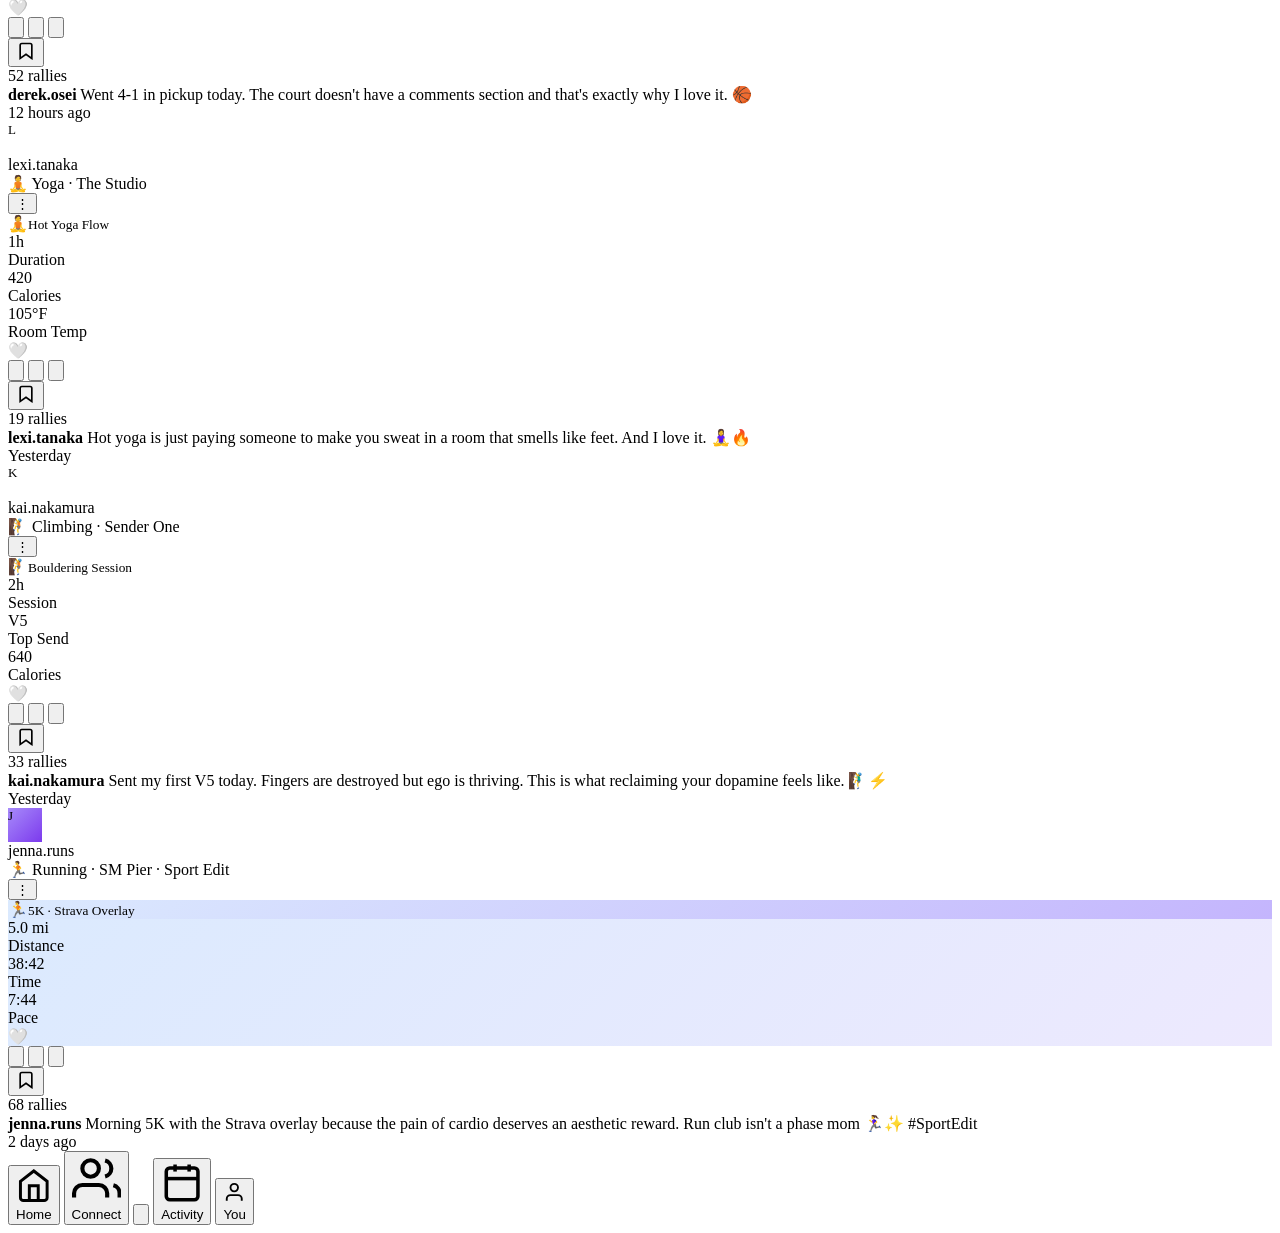
==== commit 7a510786: "Update index.html Edited extra <" ====
--- a/index.html
+++ b/index.html
@@ -1,4 +1,4 @@
-<<!DOCTYPE html>
+<!DOCTYPE html>
 <html lang="en">
 <head>
 <meta charset="UTF-8">
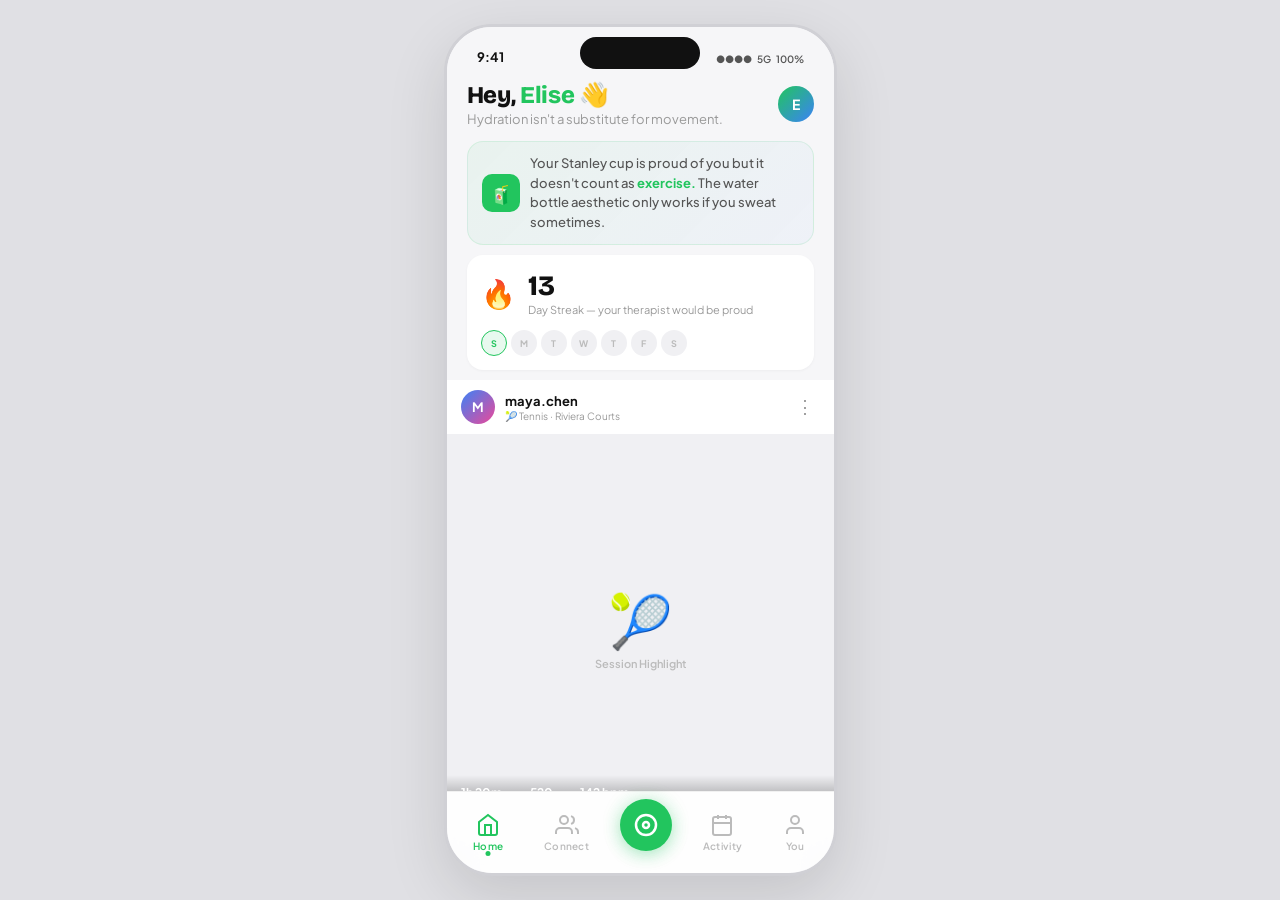
==== commit d790a109: "Update index.html new index" ====
--- a/index.html
+++ b/index.html
@@ -335,10 +335,249 @@
   </div>
 </div>
 
-<!-- CONNECT (lazy-loaded from connect.html) -->
-<div class="screen" id="s-connect" data-src="connect.html">
-  <div class="tab-loading"><div class="tab-loading-spinner"></div><div class="tab-loading-text">Loading Connect…</div></div>
+
+<div class="screen" id="s-connect">
+  <div class="pg-head">
+    <div class="pg-title">Find <em>Your People</em></div>
+    <button class="mail-btn" onclick="toggleInbox()" id="mailBtn">
+      <svg viewBox="0 0 24 24" fill="none" stroke="currentColor" stroke-width="2" width="22" height="22"><path d="M4 4h16c1.1 0 2 .9 2 2v12c0 1.1-.9 2-2 2H4c-1.1 0-2-.9-2-2V6c0-1.1.9-2 2-2z"/><polyline points="22,6 12,13 2,6"/></svg>
+      <div class="mail-badge">3</div>
+    </button>
+  </div>
+
+  <!-- Inbox overlay -->
+  <div class="inbox" id="inbox" style="display:none">
+    <div class="inbox-header">
+      <div style="font-family:'Bricolage Grotesque',sans-serif;font-size:18px;font-weight:800">Messages</div>
+      <button class="day-popup-close" onclick="toggleInbox()">✕</button>
+    </div>
+    <div class="inbox-msg unread" onclick="openChat('sam')">
+      <div class="av" style="background:linear-gradient(135deg,var(--blue),var(--pink));width:42px;height:42px;font-size:16px">S</div>
+      <div class="inbox-msg-info">
+        <div class="inbox-msg-top"><span class="inbox-msg-name">Sam Rivera</span><span class="inbox-msg-time">2m ago</span></div>
+        <div class="inbox-msg-preview">Yo are you down for tennis tmrw? 🎾</div>
+      </div>
+      <div class="inbox-unread-dot"></div>
+    </div>
+    <div class="inbox-msg unread" onclick="openChat('derek')">
+      <div class="av" style="background:linear-gradient(135deg,var(--green),#4ade80);width:42px;height:42px;font-size:16px">D</div>
+      <div class="inbox-msg-info">
+        <div class="inbox-msg-top"><span class="inbox-msg-name">Derek Osei</span><span class="inbox-msg-time">1h ago</span></div>
+        <div class="inbox-msg-preview">We need one more for our rec team, you in?</div>
+      </div>
+      <div class="inbox-unread-dot"></div>
+    </div>
+    <div class="inbox-msg unread" onclick="openChat('lexi')">
+      <div class="av" style="background:linear-gradient(135deg,var(--orange),#fbbf24);width:42px;height:42px;font-size:16px">L</div>
+      <div class="inbox-msg-info">
+        <div class="inbox-msg-top"><span class="inbox-msg-name">Lexi Tanaka</span><span class="inbox-msg-time">3h ago</span></div>
+        <div class="inbox-msg-preview">That yoga class was insane 😮‍💨</div>
+      </div>
+      <div class="inbox-unread-dot"></div>
+    </div>
+    <div class="inbox-msg" onclick="openChat('jordan')">
+      <div class="av" style="background:linear-gradient(135deg,var(--orange),#fbbf24);width:42px;height:42px;font-size:16px">J</div>
+      <div class="inbox-msg-info">
+        <div class="inbox-msg-top"><span class="inbox-msg-name">Jordan Park</span><span class="inbox-msg-time">Yesterday</span></div>
+        <div class="inbox-msg-preview">Dawn patrol this weekend?</div>
+      </div>
+    </div>
+    <div class="inbox-msg" onclick="openChat('maya')">
+      <div class="av" style="background:linear-gradient(135deg,var(--blue),var(--pink));width:42px;height:42px;font-size:16px">M</div>
+      <div class="inbox-msg-info">
+        <div class="inbox-msg-top"><span class="inbox-msg-name">Maya Chen</span><span class="inbox-msg-time">2d ago</span></div>
+        <div class="inbox-msg-preview">Good game yesterday!! 💪</div>
+      </div>
+    </div>
+  </div>
+
+  <!-- Chat overlay -->
+  <div class="chat-view" id="chatView" style="display:none">
+    <div class="chat-header">
+      <button class="chat-back" onclick="closeChat()">‹</button>
+      <div class="av" id="chatAvatar" style="width:32px;height:32px;font-size:12px">S</div>
+      <div class="chat-header-name" id="chatName">Sam Rivera</div>
+    </div>
+    <div class="chat-messages" id="chatMessages"></div>
+    <div class="chat-input-row">
+      <input class="chat-input" placeholder="Type a message..." id="chatInput" onkeydown="if(event.key==='Enter')sendMsg()">
+      <button class="chat-send" onclick="sendMsg()">↑</button>
+    </div>
+  </div>
+
+  <!-- Profile overlay -->
+  <div class="profile-view" id="profileView" style="display:none">
+    <div class="chat-header">
+      <button class="chat-back" onclick="closeProfile()">‹</button>
+      <span style="font-size:14px;font-weight:700" id="profileHeaderName">Profile</span>
+    </div>
+
+    <!-- Header — same layout as You tab -->
+    <div class="glass-card" style="padding:14px;margin-bottom:10px">
+      <div style="display:flex;align-items:center;gap:12px">
+        <div class="av" id="pvAvatar" style="width:64px;height:64px;font-size:24px;font-weight:800;flex-shrink:0;border:2.5px solid #fff;box-shadow:0 3px 10px rgba(0,0,0,.1)">S</div>
+        <div style="flex:1;text-align:left">
+          <div style="font-family:'Bricolage Grotesque',sans-serif;font-size:18px;font-weight:800" id="pvName">Sam Rivera</div>
+          <div style="font-size:10px;color:var(--ink3);margin-top:1px" id="pvHandle">@samrivera · Level 6</div>
+          <div class="you-stats-row" style="justify-content:flex-start;margin-top:5px">
+            <div class="you-stat-pill"><span class="you-stat-v" id="pvXP">1,920</span> XP</div>
+            <div class="you-stat-pill"><span class="you-stat-v" id="pvActivities">98</span> Act</div>
+            <div class="you-stat-pill"><span class="you-stat-v" id="pvConnections">64</span> Friends</div>
+          </div>
+        </div>
+      </div>
+      <!-- Bio inline -->
+      <div style="font-size:11px;color:var(--ink2);line-height:1.5;margin-top:10px;padding-top:10px;border-top:1px solid var(--surface3)" id="pvBio">Chasing waves and aces. Life's too short to sit on the bench. 🎾🏄</div>
+    </div>
+
+    <!-- Sports tags -->
+    <div class="pv-sports" id="pvSports" style="margin-bottom:10px"></div>
+
+    <!-- Action buttons -->
+    <div style="display:flex;gap:8px;margin-bottom:14px">
+      <button class="pv-action-btn pv-connect-btn" id="pvConnectBtn">
+        <svg viewBox="0 0 24 24" fill="none" stroke="currentColor" stroke-width="2" width="16" height="16"><path d="M16 21v-2a4 4 0 00-4-4H5a4 4 0 00-4 4v2"/><circle cx="8.5" cy="7" r="4"/><line x1="20" y1="8" x2="20" y2="14"/><line x1="23" y1="11" x2="17" y2="11"/></svg>
+        Connect
+      </button>
+      <button class="pv-action-btn pv-msg-btn" id="pvMsgBtn">
+        <svg viewBox="0 0 24 24" fill="none" stroke="currentColor" stroke-width="2" width="16" height="16"><path d="M21 15a2 2 0 01-2 2H7l-4 4V5a2 2 0 012-2h14a2 2 0 012 2z"/></svg>
+        Message
+      </button>
+    </div>
+
+    <!-- Activity Grid -->
+    <div class="label">Activity Feed</div>
+    <div class="grid-feed" id="pvGrid"></div>
+  </div>
+
+  <!-- Main connect content (hidden when inbox/chat open) -->
+  <div id="connectMain">
+    <!-- Full-bleed map with floating search + pills -->
+    <div class="connect-map-wrap" id="mapWrap">
+      <div style="height:200px;background:linear-gradient(145deg,#e8f5e9,#e3f2fd,#f3e5f5);position:relative;overflow:hidden;margin:0 -20px" id="mapVisual">
+        <div class="map-grid"></div>
+        <div class="map-radius" id="mapRadius" style="width:155px;height:155px;top:50%;left:50%;transform:translate(-50%,-50%)"></div>
+        <div class="map-you" style="top:50%;left:50%;transform:translate(-50%,-50%)"></div>
+        <div class="map-pin" data-sports="tennis,surfing,running,hiking" data-dist="0.8" style="background:linear-gradient(135deg,var(--blue),var(--pink));top:28%;left:35%">S</div>
+        <div class="map-pin" data-sports="tennis,yoga" data-dist="1.2" style="background:linear-gradient(135deg,var(--orange),#fbbf24);top:38%;left:68%">L</div>
+        <div class="map-pin" data-sports="basketball,gym" data-dist="2.1" style="background:linear-gradient(135deg,var(--green),#4ade80);top:62%;left:30%">D</div>
+        <div class="map-pin" data-sports="basketball,soccer,running,climbing" data-dist="1.5" style="background:linear-gradient(135deg,var(--pink),var(--orange));top:55%;left:65%">K</div>
+        <div class="map-pin" data-sports="hiking" data-dist="4.2" style="background:#78716c;top:22%;left:45%;width:28px;height:28px;font-size:11px">🥾</div>
+        <div class="map-pin" data-sports="climbing" data-dist="3.8" style="background:#f97316;top:72%;left:38%;width:28px;height:28px;font-size:11px">🧗</div>
+        <!-- Floating search on map -->
+        <div class="map-float-search">
+          <div class="search" style="margin:0;background:rgba(255,255,255,.85);backdrop-filter:blur(12px);-webkit-backdrop-filter:blur(12px);border:1px solid rgba(255,255,255,.5);box-shadow:0 4px 16px rgba(0,0,0,.08)"><svg viewBox="0 0 24 24" fill="none" stroke="currentColor" stroke-width="2"><circle cx="11" cy="11" r="8"/><line x1="21" y1="21" x2="16.65" y2="16.65"/></svg><input placeholder="Search sports, people, events..."></div>
+        </div>
+        <!-- Floating radius controls -->
+        <div class="map-float-radius">
+          <div class="map-range" style="color:#fff;text-shadow:0 1px 4px rgba(0,0,0,.3)">📍 <b id="radiusLabel">5 mi</b></div>
+          <div style="display:flex;gap:4px" id="radiusBtns">
+            <button class="rad-btn-float" data-radius="3">3</button>
+            <button class="rad-btn-float active-rad-f" data-radius="5">5</button>
+            <button class="rad-btn-float" data-radius="10">10</button>
+          </div>
+        </div>
+      </div>
+    </div>
+
+    <!-- Filter pills -->
+    <div class="pills" id="sportPills" style="margin-top:10px">
+      <button class="chip on" data-sport="all">All</button><button class="chip" data-sport="tennis">🎾 Tennis</button><button class="chip" data-sport="basketball">🏀 Basketball</button><button class="chip" data-sport="surfing">🏄 Surfing</button><button class="chip" data-sport="running">🏃 Running</button><button class="chip" data-sport="soccer">⚽ Soccer</button><button class="chip" data-sport="gym">🏋️ Gym</button><button class="chip" data-sport="yoga">🧘 Yoga</button><button class="chip" data-sport="volleyball">🏐 Volleyball</button><button class="chip" data-sport="hiking">🥾 Hiking</button><button class="chip" data-sport="climbing">🧗 Climbing</button><button class="chip" data-sport="pilates">🤸 Pilates</button><button class="chip" data-sport="golf">⛳ Golf</button><button class="chip" data-sport="swimming">🏊 Swim</button><button class="chip" data-sport="pickleball">🏓 Pickleball</button>
+    </div>
+
+    <!-- Ghost Mode Toggle -->
+    <div class="ghost-toggle" id="ghostToggle">
+      <div class="ghost-info">
+        <div style="font-size:14px">👻</div>
+        <div>
+          <div class="ghost-label">Ghost Mode</div>
+          <div class="ghost-desc" id="ghostDesc">Hidden from radius searches</div>
+        </div>
+      </div>
+      <label class="toggle-switch">
+        <input type="checkbox" id="ghostCheckbox" onchange="toggleGhostMode(this.checked)">
+        <span class="toggle-slider"></span>
+      </label>
+    </div>
+
+    <!-- Ghost Mode overlay (shown when active) -->
+    <div class="ghost-overlay" id="ghostOverlay" style="display:none">
+      <div style="font-size:48px;margin-bottom:12px">👻</div>
+      <div style="font-family:'Bricolage Grotesque',sans-serif;font-size:18px;font-weight:800;margin-bottom:6px">Ghost Mode Active</div>
+      <div style="font-size:12px;color:var(--ink3);line-height:1.5;max-width:260px;margin:0 auto">You're hidden from all public radius searches and the map is disabled. You can still browse <strong>upcoming events</strong> and <strong>rec teams</strong> below.</div>
+      <button class="btn-fill" style="margin-top:16px;padding:10px 28px" onclick="document.getElementById('ghostCheckbox').checked=false;toggleGhostMode(false)">Disable Ghost Mode</button>
+    </div>
+
+    <!-- Shelf: Partners -->
+    <div class="label" id="peopleLabel">Nearby Partners</div>
+    <div class="shelf">
+      <div class="shelf-card glass-card filterable person" data-sports="tennis,surfing,running,hiking" data-dist="0.8">
+        <div class="av" style="background:linear-gradient(135deg,var(--blue),var(--pink));width:42px;height:42px;font-size:15px;margin:0 auto">S</div>
+        <div class="shelf-name" onclick="openProfile('sam')">Sam Rivera</div>
+        <div class="shelf-sports">Tennis · Surfing · Running · Hiking</div>
+        <div class="shelf-dist">📍 0.8 mi · <div class="face-pile"><div class="fp" style="background:linear-gradient(135deg,var(--green),#4ade80)">D</div><div class="fp" style="background:linear-gradient(135deg,var(--orange),#fbbf24)">L</div><div class="fp" style="background:linear-gradient(135deg,var(--pink),var(--orange))">K</div></div> 4 mutual</div>
+        <div class="shelf-btns"><button class="shelf-connect" data-person="sam" onclick="connectPerson(this,'sam')">Connect</button><button class="shelf-msg" onclick="openChat('sam')">💬</button></div>
+      </div>
+      <div class="shelf-card glass-card filterable person" data-sports="tennis,yoga" data-dist="1.2">
+        <div class="av" style="background:linear-gradient(135deg,var(--orange),#fbbf24);width:42px;height:42px;font-size:15px;margin:0 auto">L</div>
+        <div class="shelf-name" onclick="openProfile('lexi')">Lexi Tanaka</div>
+        <div class="shelf-sports">Tennis · Yoga</div>
+        <div class="shelf-dist">📍 1.2 mi · <div class="face-pile"><div class="fp" style="background:linear-gradient(135deg,var(--blue),var(--pink))">S</div><div class="fp" style="background:linear-gradient(135deg,var(--blue),var(--pink))">M</div></div> 2 mutual</div>
+        <div class="shelf-btns"><button class="shelf-connect" data-person="lexi" onclick="connectPerson(this,'lexi')">Connect</button><button class="shelf-msg" onclick="openChat('lexi')">💬</button></div>
+      </div>
+      <div class="shelf-card glass-card filterable person" data-sports="basketball,gym" data-dist="2.1">
+        <div class="av" style="background:linear-gradient(135deg,var(--green),#4ade80);width:42px;height:42px;font-size:15px;margin:0 auto">D</div>
+        <div class="shelf-name" onclick="openProfile('derek')">Derek Osei</div>
+        <div class="shelf-sports">Basketball · Gym</div>
+        <div class="shelf-dist">📍 2.1 mi · <div class="face-pile"><div class="fp" style="background:linear-gradient(135deg,var(--pink),var(--orange))">K</div><div class="fp" style="background:linear-gradient(135deg,#c2410c,#ea580c)">M</div></div> Rec team</div>
+        <div class="shelf-btns"><button class="shelf-connect" data-person="derek" onclick="connectPerson(this,'derek')">Connect</button><button class="shelf-msg" onclick="openChat('derek')">💬</button></div>
+      </div>
+      <div class="shelf-card glass-card filterable person" data-sports="basketball,soccer,running,climbing" data-dist="1.5">
+        <div class="av" style="background:linear-gradient(135deg,var(--pink),var(--orange));width:42px;height:42px;font-size:15px;margin:0 auto">K</div>
+        <div class="shelf-name" onclick="openProfile('kai')">Kai Nakamura</div>
+        <div class="shelf-sports">Basketball · Soccer · Running · Climbing</div>
+        <div class="shelf-dist">📍 1.5 mi · <div class="face-pile"><div class="fp" style="background:linear-gradient(135deg,var(--green),#4ade80)">D</div><div class="fp" style="background:linear-gradient(135deg,var(--blue),var(--pink))">S</div><div class="fp" style="background:linear-gradient(135deg,var(--orange),#fbbf24)">J</div></div> 3 mutual</div>
+        <div class="shelf-btns"><button class="shelf-connect" data-person="kai" onclick="connectPerson(this,'kai')">Connect</button><button class="shelf-msg" onclick="openChat('kai')">💬</button></div>
+      </div>
+      <div class="shelf-seeall glass-card" onclick="openFullListView('partners')"><div class="shelf-seeall-arrow">→</div><div class="shelf-seeall-txt">See all<br>Partners</div></div>
+    </div>
+
+    <!-- Shelf: Events -->
+    <div class="label" id="eventsLabel">Upcoming Events</div>
+    <div class="shelf">
+      <div class="shelf-evt glass-card filterable evt" data-sports="tennis" data-dist="1.0"><div style="height:48px;display:flex;align-items:center;justify-content:center;font-size:22px;background:linear-gradient(135deg,#dcfce7,#d1fae5);border-radius:var(--radius) var(--radius) 0 0">🎾</div><div style="padding:10px 12px"><div style="font-size:12px;font-weight:700">Sunday Singles Mixer</div><div style="font-size:10px;color:var(--ink3);margin-top:2px">Riviera · Mar 28 · 9AM</div><div style="display:flex;align-items:center;margin-top:6px"><span class="evt-count" style="margin:0;font-size:9px">+12 going</span><button class="btn-sm" style="padding:3px 8px;font-size:9px;margin-left:auto" onclick="joinEvent(this)">Join</button></div></div></div>
+      <div class="shelf-evt glass-card filterable evt" data-sports="running" data-dist="2.0"><div style="height:48px;display:flex;align-items:center;justify-content:center;font-size:22px;background:linear-gradient(135deg,#dbeafe,#e0e7ff);border-radius:var(--radius) var(--radius) 0 0">🏃</div><div style="padding:10px 12px"><div style="font-size:12px;font-weight:700">Sunrise Run Club</div><div style="font-size:10px;color:var(--ink3);margin-top:2px">SM Pier · Apr 1 · 6:30AM</div><div style="display:flex;align-items:center;margin-top:6px"><span class="evt-count" style="margin:0;font-size:9px">+28 going</span><button class="btn-sm" style="padding:3px 8px;font-size:9px;margin-left:auto" onclick="joinEvent(this)">Join</button></div></div></div>
+      <div class="shelf-evt glass-card filterable evt" data-sports="hiking" data-dist="4.0"><div style="height:48px;display:flex;align-items:center;justify-content:center;font-size:22px;background:linear-gradient(135deg,#d6d3d1,#e7e5e4);border-radius:var(--radius) var(--radius) 0 0">🥾</div><div style="padding:10px 12px"><div style="font-size:12px;font-weight:700">Griffith Group Hike</div><div style="font-size:10px;color:var(--ink3);margin-top:2px">Griffith · Apr 5 · 8AM</div><div style="display:flex;align-items:center;margin-top:6px"><span class="evt-count" style="margin:0;font-size:9px">+8 going</span><button class="btn-sm" style="padding:3px 8px;font-size:9px;margin-left:auto" onclick="joinEvent(this)">Join</button></div></div></div>
+      <div class="shelf-seeall glass-card" onclick="openFullListView('events')"><div class="shelf-seeall-arrow">→</div><div class="shelf-seeall-txt">See all<br>Events</div></div>
+    </div>
+
+    <!-- Shelf: Rec Teams -->
+    <div class="label" id="teamsLabel">Rec Teams</div>
+    <div class="shelf">
+      <div class="shelf-team filterable scoreboard" data-sports="basketball" data-dist="3.5" style="background:#1a1a1a;border-radius:var(--radius);overflow:hidden;min-width:148px;max-width:148px;flex-shrink:0;scroll-snap-align:start;cursor:pointer" onclick="openTeamPopup(0)"><div style="padding:7px;text-align:center;font-size:9px;font-weight:700;color:#fff;background:linear-gradient(135deg,#c2410c,#ea580c);letter-spacing:.5px">🏀 BASKETBALL</div><div style="padding:10px;text-align:center"><div style="font-size:11px;font-weight:700;color:#fff">Westside Buckets</div><div style="font-family:'Bricolage Grotesque',sans-serif;font-size:20px;font-weight:800;color:#fff;margin:3px 0"><span class="sb-w">7</span>-<span class="sb-l">2</span></div><div style="font-size:9px;color:rgba(255,255,255,.5)">Venice · 1.3 mi</div><div class="sb-spots" style="margin-top:5px;font-size:8px;padding:2px 7px">2 spots</div></div></div>
+      <div class="shelf-team filterable scoreboard" data-sports="soccer" data-dist="2.4" style="background:#1a1a1a;border-radius:var(--radius);overflow:hidden;min-width:148px;max-width:148px;flex-shrink:0;scroll-snap-align:start;cursor:pointer" onclick="openTeamPopup(1)"><div style="padding:7px;text-align:center;font-size:9px;font-weight:700;color:#fff;background:linear-gradient(135deg,#15803d,#22c55e);letter-spacing:.5px">⚽ SOCCER</div><div style="padding:10px;text-align:center"><div style="font-size:11px;font-weight:700;color:#fff">SM United FC</div><div style="font-family:'Bricolage Grotesque',sans-serif;font-size:20px;font-weight:800;color:#fff;margin:3px 0"><span class="sb-w">6</span>-<span class="sb-l">3</span></div><div style="font-size:9px;color:rgba(255,255,255,.5)">Memorial · 1.8 mi</div><div class="sb-spots" style="margin-top:5px;font-size:8px;padding:2px 7px">2 spots</div></div></div>
+      <div class="shelf-team filterable scoreboard" data-sports="volleyball" data-dist="3.2" style="background:#1a1a1a;border-radius:var(--radius);overflow:hidden;min-width:148px;max-width:148px;flex-shrink:0;scroll-snap-align:start;cursor:pointer" onclick="openTeamPopup(2)"><div style="padding:7px;text-align:center;font-size:9px;font-weight:700;color:#fff;background:linear-gradient(135deg,#1d4ed8,#3b82f6);letter-spacing:.5px">🏐 VOLLEYBALL</div><div style="padding:10px;text-align:center"><div style="font-size:11px;font-weight:700;color:#fff">Beach Vibes VB</div><div style="font-family:'Bricolage Grotesque',sans-serif;font-size:20px;font-weight:800;color:#fff;margin:3px 0"><span class="sb-w">4</span>-<span class="sb-l">2</span></div><div style="font-size:9px;color:rgba(255,255,255,.5)">SM Beach · 0.9 mi</div><div class="sb-spots" style="margin-top:5px;font-size:8px;padding:2px 7px">4 spots</div></div></div>
+      <div class="shelf-team filterable scoreboard" data-sports="tennis" data-dist="1.0" style="background:#1a1a1a;border-radius:var(--radius);overflow:hidden;min-width:148px;max-width:148px;flex-shrink:0;scroll-snap-align:start;cursor:pointer" onclick="openTeamPopup(3)"><div style="padding:7px;text-align:center;font-size:9px;font-weight:700;color:#fff;background:linear-gradient(135deg,#be185d,#ec4899);letter-spacing:.5px">🎾 TENNIS</div><div style="padding:10px;text-align:center"><div style="font-size:11px;font-weight:700;color:#fff">Doubles League</div><div style="font-family:'Bricolage Grotesque',sans-serif;font-size:20px;font-weight:800;color:#fff;margin:3px 0"><span class="sb-w">5</span>-<span class="sb-l">3</span></div><div style="font-size:9px;color:rgba(255,255,255,.5)">Riviera · 1.0 mi</div><div class="sb-spots" style="margin-top:5px;font-size:8px;padding:2px 7px">1 spot</div></div></div>
+      <div class="shelf-team filterable scoreboard" data-sports="pickleball" data-dist="1.8" style="background:#1a1a1a;border-radius:var(--radius);overflow:hidden;min-width:148px;max-width:148px;flex-shrink:0;scroll-snap-align:start;cursor:pointer" onclick="openTeamPopup(4)"><div style="padding:7px;text-align:center;font-size:9px;font-weight:700;color:#fff;background:linear-gradient(135deg,#ca8a04,#facc15);letter-spacing:.5px">🏓 PICKLEBALL</div><div style="padding:10px;text-align:center"><div style="font-size:11px;font-weight:700;color:#fff">Dink Dynasty</div><div style="font-family:'Bricolage Grotesque',sans-serif;font-size:20px;font-weight:800;color:#fff;margin:3px 0"><span class="sb-w">6</span>-<span class="sb-l">1</span></div><div style="font-size:9px;color:rgba(255,255,255,.5)">SM Courts · 1.8 mi</div><div class="sb-spots" style="margin-top:5px;font-size:8px;padding:2px 7px">3 spots</div></div></div>
+      <div class="shelf-seeall glass-card" onclick="openFullListView('teams')"><div class="shelf-seeall-arrow">→</div><div class="shelf-seeall-txt">See all<br>Teams</div></div>
+    </div>
+  </div>
+
+  <!-- Full List View -->
+  <div class="full-list-view" id="fullListView" style="display:none">
+    <div class="fl-swipe-edge" id="flSwipeEdge">
+      <div class="fl-swipe-handle"></div>
+    </div>
+    <div class="chat-header">
+      <button class="chat-back" onclick="closeFullListView()" style="display:flex;align-items:center;gap:4px"><span style="font-size:22px">‹</span><span style="font-size:12px;font-weight:600;color:var(--green)">Back</span></button>
+      <span style="font-size:14px;font-weight:700;flex:1;text-align:center;margin-right:50px" id="fullListTitle">All Nearby Partners</span>
+    </div>
+    <div class="full-list-search"><svg viewBox="0 0 24 24" fill="none" stroke="var(--ink4)" stroke-width="2" width="16" height="16"><circle cx="11" cy="11" r="8"/><line x1="21" y1="21" x2="16.65" y2="16.65"/></svg><input class="invite-search" placeholder="Search..." id="fullListSearchInput" oninput="filterFullList(this.value)"></div>
+    <div class="full-list-pills" id="fullListPills"></div>
+    <div class="full-list-items" id="fullListItems"></div>
+  </div>
 </div>
+
 
 <!-- RECORD (lazy-loaded from record.html) -->
 <div class="screen" id="s-record" data-src="record.html">
--- a/styles.css
+++ b/styles.css
@@ -0,0 +1,824 @@
+*{margin:0;padding:0;box-sizing:border-box;-webkit-tap-highlight-color:transparent}
+:root{
+  --bg:#f6f6f8;--surface:#fff;--surface2:#f0f0f3;--surface3:#e4e4ea;
+  --ink:#111;--ink2:#555;--ink3:#999;--ink4:#bbb;
+  --green:#22c55e;--green-bg:rgba(34,197,94,.1);
+  --orange:#f97316;--orange-bg:rgba(249,115,22,.1);
+  --blue:#3b82f6;--blue-bg:rgba(59,130,246,.1);
+  --pink:#ec4899;--pink-bg:rgba(236,72,153,.1);
+  --red:#ef4444;
+  --radius:16px;--radius-sm:12px;--radius-xs:8px
+}
+body{font-family:'Plus Jakarta Sans',sans-serif;background:#e0e0e4;color:var(--ink);display:flex;justify-content:center;align-items:center;min-height:100vh;overflow:hidden}
+.phone{width:393px;height:min(852px,100vh);background:var(--bg);border-radius:48px;overflow:hidden;position:relative;border:3px solid #d0d0d5;box-shadow:0 20px 60px rgba(0,0,0,.12);display:flex;flex-direction:column}
+.notch{width:120px;height:32px;background:#111;border-radius:18px;position:absolute;top:10px;left:50%;transform:translateX(-50%);z-index:200}
+.status-bar{height:44px;display:flex;align-items:flex-end;justify-content:space-between;padding:0 30px 6px;font-size:13px;font-weight:600;flex-shrink:0;z-index:150;background:var(--bg)}
+.status-icons{display:flex;gap:5px;font-size:10px;color:var(--ink2)}
+.screens{flex:1;min-height:0;overflow-y:scroll;-webkit-overflow-scrolling:touch}
+.screens::-webkit-scrollbar{display:none}
+.screen{display:none;padding:0 20px 24px;position:relative;width:100%;box-sizing:border-box}
+.screen.active{display:block}
+#s-home{padding-bottom:0}
+#s-connect{width:100%;padding-bottom:20px}
+.nav{height:82px;background:rgba(255,255,255,.85);backdrop-filter:blur(16px);-webkit-backdrop-filter:blur(16px);border-top:1px solid rgba(0,0,0,.05);display:flex;align-items:center;justify-content:space-around;padding:0 6px;z-index:250;flex-shrink:0}
+.nav-btn{display:flex;flex-direction:column;align-items:center;gap:3px;background:none;border:none;cursor:pointer;color:var(--ink4);padding:8px 10px;border-radius:12px;font-family:inherit;transition:.2s;position:relative}
+.nav-btn.active{color:var(--green)}
+.nav-btn.active::after{content:'';position:absolute;bottom:4px;left:50%;transform:translateX(-50%);width:5px;height:5px;border-radius:50%;background:var(--green);animation:navDotPop .3s ease}
+@keyframes navDotPop{0%{transform:translateX(-50%) scale(0)}60%{transform:translateX(-50%) scale(1.4)}100%{transform:translateX(-50%) scale(1)}}
+.nav-btn svg{width:24px;height:24px}
+.nav-btn span{font-size:10px;font-weight:600;letter-spacing:.3px}
+.nav-rec{width:52px;height:52px;background:var(--green);border-radius:50%;border:none;cursor:pointer;display:flex;align-items:center;justify-content:center;margin-top:-16px;box-shadow:0 4px 16px rgba(34,197,94,.3),0 0 20px rgba(34,197,94,.15);transition:.2s}
+.nav-rec:hover{transform:scale(1.06)}
+.nav-rec.active{background:var(--ink);box-shadow:0 4px 16px rgba(0,0,0,.25)}
+.nav-rec svg{width:24px;height:24px;color:#fff}
+.pg-head{display:flex;justify-content:space-between;align-items:center;padding:10px 0 14px}
+.pg-title{font-family:'Bricolage Grotesque',sans-serif;font-size:24px;font-weight:800;letter-spacing:-.3px}
+.pg-title em{font-style:normal;color:var(--green)}
+.av{width:36px;height:36px;border-radius:50%;display:flex;align-items:center;justify-content:center;font-weight:700;font-size:14px;color:#fff;flex-shrink:0}
+.card{background:var(--surface);border-radius:var(--radius);padding:14px;margin-bottom:10px;box-shadow:0 1px 3px rgba(0,0,0,.04)}
+.label{font-size:10px;font-weight:700;letter-spacing:1.2px;text-transform:uppercase;color:var(--ink3);margin-bottom:10px;display:flex;align-items:center;justify-content:space-between}
+.sect-toggle{font-size:12px;color:var(--ink4);transition:transform .2s}
+.tag{display:inline-block;padding:3px 9px;border-radius:20px;font-size:11px;font-weight:600}
+.chip{padding:7px 14px;border-radius:24px;font-size:12px;font-weight:600;background:var(--surface);border:1.5px solid var(--surface3);cursor:pointer;font-family:inherit;color:var(--ink2);transition:.15s;white-space:nowrap;flex-shrink:0}
+.chip.on{border-color:var(--green);color:var(--green);background:var(--green-bg)}
+.btn-sm{padding:6px 14px;border-radius:20px;font-size:11px;font-weight:700;border:1.5px solid var(--surface3);background:none;color:var(--ink);cursor:pointer;font-family:inherit;transition:.15s}
+.btn-sm:hover{border-color:var(--green);color:var(--green)}
+.reminder{background:linear-gradient(135deg,rgba(34,197,94,.06),rgba(59,130,246,.04));border:1px solid rgba(34,197,94,.12);border-radius:var(--radius);padding:12px 14px;margin-bottom:10px;display:flex;align-items:center;gap:10px}
+.reminder-ico{width:38px;height:38px;border-radius:10px;background:var(--green);display:flex;align-items:center;justify-content:center;font-size:18px;flex-shrink:0}
+.reminder-txt{font-size:13px;font-weight:500;line-height:1.5;color:var(--ink2)}.reminder-txt b{color:var(--green);font-weight:700}
+.streak-row{display:flex;align-items:center;gap:12px;margin-bottom:14px}
+.streak-num{font-family:'Bricolage Grotesque',sans-serif;font-size:28px;font-weight:800}
+.streak-lbl{font-size:11px;color:var(--ink3)}
+.streak-dots{display:flex;gap:4px}
+.sdot{width:26px;height:26px;border-radius:50%;display:flex;align-items:center;justify-content:center;font-size:9px;font-weight:700}
+.sdot.done{background:var(--green);color:#fff}
+.sdot.now{background:var(--green-bg);color:var(--green);border:1.5px solid var(--green)}
+.sdot.soon{background:var(--surface2);color:var(--ink4)}
+@keyframes pulse{0%,100%{transform:scale(1)}50%{transform:scale(1.1)}}
+.feed{background:var(--surface);border-radius:0;overflow:hidden;margin:0 -20px;box-shadow:none;border-bottom:6px solid var(--bg)}
+.feed-top{display:flex;align-items:center;gap:10px;padding:10px 14px}
+.feed-who{flex:1}.feed-name{font-size:13px;font-weight:700}.feed-name:hover{color:var(--green)}.feed-meta{font-size:10px;color:var(--ink3);margin-top:1px}
+.feed-more{background:none;border:none;font-size:18px;color:var(--ink3);cursor:pointer;padding:4px;letter-spacing:2px;line-height:1}
+.feed-img{width:100%;aspect-ratio:1;position:relative;overflow:hidden;cursor:pointer;-webkit-user-select:none;user-select:none}
+.feed-img-ph{width:100%;height:100%;display:flex;flex-direction:column;align-items:center;justify-content:center;font-size:52px;background:var(--surface2)}
+.feed-img-ph small{font-size:11px;color:var(--ink4);font-weight:600;margin-top:4px}
+.feed-overlay{position:absolute;bottom:0;left:0;right:0;padding:10px 14px;background:linear-gradient(transparent,rgba(0,0,0,.55));display:flex;gap:14px}
+.feed-s{font-size:12px;font-weight:700;color:#fff}.feed-sl{font-size:9px;color:rgba(255,255,255,.6)}
+.feed-acts{display:flex;align-items:center;padding:10px 14px}
+.feed-acts-left{display:flex;gap:16px;flex:1}
+.feed-act{display:flex;align-items:center;gap:5px;font-size:12px;color:var(--ink3);background:none;border:none;cursor:pointer;font-family:inherit;transition:.15s}
+.feed-act svg{width:20px;height:20px;transition:.15s}
+.feed-act.liked{color:#ef4444}
+.feed-act.liked svg{fill:#ef4444;stroke:#ef4444}
+.feed-save{background:none;border:none;cursor:pointer;font-size:18px;padding:4px;transition:.15s}
+.feed-save.saved{color:var(--ink)}
+.feed-likes{padding:0 14px;font-size:12px;font-weight:700;margin-bottom:4px}
+.feed-cap{padding:0 14px 10px;font-size:12px;color:var(--ink2);line-height:1.5}.feed-cap strong{color:var(--ink)}
+.feed-cap-more{color:var(--ink4);cursor:pointer;font-weight:600}
+
+/* Double-tap heart animation */
+.dbl-heart{position:absolute;top:50%;left:50%;transform:translate(-50%,-50%) scale(0);font-size:70px;pointer-events:none;z-index:10;opacity:0;transition:none;filter:drop-shadow(0 4px 12px rgba(0,0,0,.3))}
+.dbl-heart.pop{animation:heartPop .8s ease forwards}
+@keyframes heartPop{0%{transform:translate(-50%,-50%) scale(0);opacity:0}15%{transform:translate(-50%,-50%) scale(1.3);opacity:1}30%{transform:translate(-50%,-50%) scale(.9);opacity:1}50%{transform:translate(-50%,-50%) scale(1);opacity:1}100%{transform:translate(-50%,-50%) scale(1);opacity:0}}
+
+/* Comment drawer */
+.comment-drawer{border-top:1px solid var(--surface3);padding:10px 14px}
+.comment-list{max-height:160px;overflow-y:auto;margin-bottom:8px}
+.comment-list::-webkit-scrollbar{display:none}
+.comment-item{display:flex;align-items:flex-start;gap:8px;margin-bottom:8px}
+.comment-body{font-size:11px;color:var(--ink2);line-height:1.4;flex:1}
+.comment-body strong{color:var(--ink);font-weight:700;margin-right:4px;cursor:pointer}
+.comment-input-row{display:flex;gap:6px;align-items:center}
+.comment-input{flex:1;padding:8px 12px;border-radius:20px;border:1.5px solid var(--surface3);background:var(--surface2);font-family:inherit;font-size:11px;color:var(--ink);outline:none}
+.comment-input:focus{border-color:var(--green)}
+.comment-send{background:none;border:none;font-family:inherit;font-size:12px;font-weight:700;color:var(--green);cursor:pointer;padding:4px 8px}
+.comment-send:hover{color:#16a34a}
+.feed-timestamp{padding:0 14px 10px;font-size:9px;color:var(--ink4);text-transform:uppercase}
+
+/* Pull to refresh */
+.ptr-spinner{text-align:center;padding:12px;font-size:11px;color:var(--ink3);font-weight:600;display:none}
+.ptr-spinner.active{display:block;animation:ptrSpin .6s ease}
+@keyframes ptrSpin{0%{opacity:0;transform:translateY(-10px)}50%{opacity:1}100%{opacity:0;transform:translateY(0)}}
+
+/* Share sheet overlay */
+.share-sheet{position:fixed;bottom:0;left:50%;transform:translateX(-50%);width:393px;max-width:100vw;background:var(--surface);border-radius:20px 20px 0 0;padding:20px;z-index:310;box-shadow:0 -8px 30px rgba(0,0,0,.15);animation:sheetUp .25s ease}
+@keyframes sheetUp{from{transform:translateX(-50%) translateY(100%)}to{transform:translateX(-50%) translateY(0)}}
+.share-sheet-title{font-family:'Bricolage Grotesque',sans-serif;font-size:16px;font-weight:800;text-align:center;margin-bottom:16px}
+.share-options{display:flex;justify-content:center;gap:20px;margin-bottom:16px}
+.share-opt{display:flex;flex-direction:column;align-items:center;gap:6px;cursor:pointer;border:none;background:none;font-family:inherit}
+.share-opt-ico{width:50px;height:50px;border-radius:50%;display:flex;align-items:center;justify-content:center;font-size:22px}
+.share-opt-lbl{font-size:9px;font-weight:600;color:var(--ink2)}
+.share-sheet-cancel{width:100%;padding:12px;border:none;border-radius:12px;background:var(--surface2);font-family:inherit;font-size:13px;font-weight:700;color:var(--ink);cursor:pointer}
+.share-backdrop{position:fixed;inset:0;background:rgba(0,0,0,.4);z-index:305}
+/* Share connections list */
+.share-conn-list{max-height:200px;overflow-y:auto;padding:4px 0}
+.share-conn-list::-webkit-scrollbar{display:none}
+.share-conn-item{display:flex;align-items:center;gap:10px;padding:8px 0;border-bottom:1px solid var(--surface2)}
+.share-conn-item:last-child{border:none}
+.share-conn-info{flex:1;min-width:0}
+.share-conn-name{font-size:13px;font-weight:700}
+.share-conn-handle{font-size:10px;color:var(--ink3)}
+.share-conn-btn{padding:6px 14px;border-radius:8px;border:1.5px solid var(--green);background:none;font-family:inherit;font-size:11px;font-weight:700;color:var(--green);cursor:pointer;flex-shrink:0;transition:.15s}
+.share-conn-btn:hover{background:var(--green-bg)}
+.share-contacts{display:flex;gap:16px;justify-content:center;padding-bottom:14px;overflow-x:auto}
+.share-contacts::-webkit-scrollbar{display:none}
+.share-contact{display:flex;flex-direction:column;align-items:center;gap:6px;cursor:pointer;flex-shrink:0}
+.share-contact-name{font-size:10px;font-weight:600;color:var(--ink2)}
+
+/* Invite Picker */
+.invite-picker{width:340px;max-width:90vw;max-height:80vh;background:var(--surface);border-radius:20px;overflow:hidden;box-shadow:0 20px 60px rgba(0,0,0,.3);animation:igSlideUp .25s ease;display:flex;flex-direction:column}
+.invite-picker-header{display:flex;align-items:center;justify-content:space-between;padding:14px 16px;border-bottom:1px solid var(--surface3)}
+.invite-picker-title{font-family:'Bricolage Grotesque',sans-serif;font-size:15px;font-weight:800;text-align:center}
+.invite-search-row{display:flex;align-items:center;gap:8px;padding:10px 16px;border-bottom:1px solid var(--surface3)}
+.invite-search{flex:1;border:none;background:none;font-family:inherit;font-size:13px;color:var(--ink);outline:none}
+.invite-search::placeholder{color:var(--ink4)}
+.invite-list{flex:1;overflow-y:auto;padding:8px 16px;max-height:350px}
+.invite-list::-webkit-scrollbar{display:none}
+.invite-item{display:flex;align-items:center;gap:10px;padding:8px 0;border-bottom:1px solid var(--surface2)}
+.invite-item:last-child{border:none}
+.invite-item-info{flex:1;min-width:0}
+.invite-item-name{font-size:13px;font-weight:700}
+.invite-item-sub{font-size:10px;color:var(--ink3);margin-top:1px}
+.invite-item-btn{padding:6px 14px;border-radius:8px;border:1.5px solid var(--green);background:none;font-family:inherit;font-size:11px;font-weight:700;color:var(--green);cursor:pointer;flex-shrink:0;transition:.15s}
+.invite-item-btn:hover{background:var(--green-bg)}
+.feed-cap{padding:0 14px 12px;font-size:12px;color:var(--ink2);line-height:1.5}.feed-cap strong{color:var(--ink)}
+.search{display:flex;align-items:center;gap:8px;background:var(--surface);border-radius:12px;padding:10px 14px;margin-bottom:16px;box-shadow:0 1px 3px rgba(0,0,0,.04)}
+.search svg{width:16px;height:16px;color:var(--ink4);flex-shrink:0}
+.search input{flex:1;background:none;border:none;outline:none;font-family:inherit;font-size:13px;color:var(--ink)}
+.search input::placeholder{color:var(--ink4)}
+.pills{display:flex;gap:6px;flex-wrap:nowrap;margin-bottom:14px;overflow-x:auto;padding:2px 0 2px 0;-webkit-overflow-scrolling:touch;scroll-snap-type:x proximity;mask-image:linear-gradient(to right,transparent 0,black 8px,black calc(100% - 24px),transparent 100%);-webkit-mask-image:linear-gradient(to right,transparent 0,black 8px,black calc(100% - 24px),transparent 100%)}
+.pills::-webkit-scrollbar{display:none}
+.map-area{background:var(--surface);border-radius:var(--radius);overflow:hidden;margin-bottom:16px;box-shadow:0 1px 3px rgba(0,0,0,.04)}
+.map-visual{height:150px;background:linear-gradient(145deg,#e8f5e9,#e3f2fd,#f3e5f5);position:relative;overflow:hidden}
+.map-grid{position:absolute;inset:0;background-image:linear-gradient(rgba(0,0,0,.03) 1px,transparent 1px),linear-gradient(90deg,rgba(0,0,0,.03) 1px,transparent 1px);background-size:30px 30px}
+.map-pin{position:absolute;width:34px;height:34px;border-radius:50%;border:2px solid #fff;display:flex;align-items:center;justify-content:center;font-size:12px;font-weight:700;color:#fff;box-shadow:0 2px 8px rgba(0,0,0,.15);cursor:pointer;transition:.2s;overflow:hidden}
+.map-pin:hover{transform:scale(1.12)}
+.map-you{position:absolute;width:18px;height:18px;border-radius:50%;background:var(--green);border:3px solid #fff;box-shadow:0 0 0 6px rgba(34,197,94,.2),0 2px 8px rgba(0,0,0,.15);animation:mapPulse 2s ease-in-out infinite}
+@keyframes mapPulse{0%,100%{box-shadow:0 0 0 6px rgba(34,197,94,.2),0 2px 8px rgba(0,0,0,.15)}50%{box-shadow:0 0 0 12px rgba(34,197,94,.1),0 2px 12px rgba(0,0,0,.2)}}
+.map-radius{position:absolute;border-radius:50%;border:2px dashed rgba(34,197,94,.25);background:rgba(34,197,94,.04)}
+.map-controls{display:flex;justify-content:space-between;align-items:center;padding:12px 14px}
+.map-range{font-size:12px;color:var(--ink2);font-weight:600}.map-range b{color:var(--green)}
+.evt{background:var(--surface);border-radius:var(--radius);overflow:hidden;margin-bottom:12px;cursor:pointer;box-shadow:0 1px 3px rgba(0,0,0,.04);transition:.15s}
+.evt:hover{transform:translateY(-1px);box-shadow:0 4px 12px rgba(0,0,0,.06)}
+.evt-banner{height:65px;display:flex;align-items:center;justify-content:center;font-size:28px;position:relative}
+.evt-banner-a{background:linear-gradient(135deg,#dcfce7,#d1fae5)}
+.evt-banner-b{background:linear-gradient(135deg,#dbeafe,#e0e7ff)}
+.evt-date{position:absolute;top:8px;right:8px;background:rgba(255,255,255,.85);border-radius:8px;padding:5px 8px;text-align:center;backdrop-filter:blur(6px)}
+.evt-day{font-size:15px;font-weight:800;line-height:1}.evt-mon{font-size:8px;font-weight:700;color:var(--ink3);text-transform:uppercase;letter-spacing:.5px}
+.evt-body{padding:12px 14px}.evt-title{font-size:14px;font-weight:700;margin-bottom:3px}.evt-detail{font-size:11px;color:var(--ink3)}
+.evt-foot{display:flex;justify-content:space-between;align-items:center;padding:0 14px 12px}
+.evt-avatars{display:flex}.evt-av{width:24px;height:24px;border-radius:50%;border:2px solid var(--surface);margin-left:-6px;display:flex;align-items:center;justify-content:center;font-size:8px;font-weight:700;color:#fff}.evt-av:first-child{margin-left:0}
+.evt-count{font-size:10px;color:var(--ink3);margin-left:6px}
+.person{background:var(--surface);border-radius:var(--radius);padding:12px;margin-bottom:8px;display:flex;align-items:center;gap:10px;box-shadow:0 1px 3px rgba(0,0,0,.04)}
+.person-info{flex:1}.person-name{font-size:13px;font-weight:700}.person-sports{font-size:11px;color:var(--ink3);margin-top:2px}.person-dist{font-size:10px;color:var(--green);font-weight:600;margin-top:2px}
+/* === RECORD — Three-Layer Stack Architecture === */
+/* Layer 0: Camera/Viewfinder | Layer 1: Data Stickers | Layer 2: Sidebar | Layer 3: Nav+Status */
+#s-record{padding:0!important;background:#0a0a0a!important;min-height:100%;position:relative}
+#s-record.active{display:flex!important;flex-direction:column!important}
+/* Layer 0 — Full-screen viewfinder */
+.rec-wrap{flex:1;position:relative;overflow:hidden;min-height:0;background:#0a0a0a}
+.rec-wrap video{position:absolute;inset:0;width:100%;height:100%;object-fit:cover;z-index:0;transform:translateZ(0)}
+/* Edge glow */
+.rec-glow{position:absolute;inset:0;z-index:1;pointer-events:none;opacity:0;transition:.4s}
+.rec-glow.on{opacity:1}
+.rec-glow::before{content:'';position:absolute;inset:0;border:2.5px solid #CCFF00;animation:edgePulse 2s ease infinite}
+@keyframes edgePulse{0%,100%{box-shadow:inset 0 0 12px rgba(204,255,0,.06)}50%{box-shadow:inset 0 0 28px rgba(204,255,0,.12)}}
+/* Phase indicator */
+.rec-phase{position:absolute;top:0;left:0;right:0;z-index:12;display:flex;gap:0}
+.rec-phase-seg{flex:1;height:3px;background:rgba(255,255,255,.08)}
+.rec-phase-seg.done{background:#CCFF00}
+.rec-phase-seg.active{background:#CCFF00;animation:phaseGlow 1s ease infinite}
+@keyframes phaseGlow{50%{opacity:.5}}
+/* Top HUD — GPS + REC badge + Timer */
+.rec-top{position:absolute;top:6px;left:0;right:0;z-index:10;padding:8px 12px;display:flex;align-items:center;justify-content:space-between}
+.rec-top-l{display:flex;align-items:center;gap:6px}
+.rec-gps{font-size:8px;font-weight:700;color:rgba(255,255,255,.5);display:flex;align-items:center;gap:3px;background:rgba(0,0,0,.3);padding:2px 6px;border-radius:8px;backdrop-filter:blur(6px)}
+.rec-gps-dot{width:5px;height:5px;border-radius:50%;background:#4ade80;animation:gpsBlink 2s ease infinite}
+@keyframes gpsBlink{0%,100%{opacity:1}50%{opacity:.3}}
+.rec-badge{background:rgba(239,68,68,.9);color:#fff;padding:2px 7px;border-radius:12px;font-size:8px;font-weight:800;display:none;align-items:center;gap:3px;letter-spacing:.3px}
+.rec-badge .bd{width:4px;height:4px;border-radius:50%;background:#fff;animation:bk 1s steps(1) infinite}
+@keyframes bk{50%{opacity:0}}
+.rec-timer{font-family:'Bricolage Grotesque',sans-serif;font-size:14px;font-weight:800;color:#fff;opacity:.2}
+.rec-top-r{display:flex;gap:6px}
+.rec-tb{width:28px;height:28px;border-radius:50%;background:rgba(0,0,0,.4);backdrop-filter:blur(8px);-webkit-backdrop-filter:blur(8px);border:none;color:#fff;font-size:12px;cursor:pointer;display:flex;align-items:center;justify-content:center}
+/* Layer 1 — Draggable Data Stickers (GPU-accelerated) */
+.rec-stickers{position:absolute;top:0;left:0;right:0;bottom:0;z-index:6;pointer-events:none}
+.rec-sticker{position:absolute;background:rgba(10,10,10,.45);backdrop-filter:blur(16px);-webkit-backdrop-filter:blur(16px);border:1px solid rgba(204,255,0,.12);border-radius:12px;padding:6px 12px;text-align:center;min-width:80px;transform:translateZ(0);will-change:transform;pointer-events:auto;cursor:grab;touch-action:none;transition:box-shadow .2s}
+.rec-sticker:active{cursor:grabbing;box-shadow:0 0 16px rgba(204,255,0,.25)}
+.rec-sticker.dragging{box-shadow:0 0 20px rgba(204,255,0,.3);transform:translateZ(0) scale(1.06)}
+.rs-label{font-size:7px;color:rgba(255,255,255,.4);text-transform:uppercase;letter-spacing:.6px;font-weight:700;margin-bottom:1px}
+.rs-value{font-family:'Bricolage Grotesque',sans-serif;font-size:20px;font-weight:800;color:#CCFF00;line-height:1}
+.rs-value.bpm{color:#ef4444;display:flex;align-items:center;justify-content:center;gap:3px}
+.rs-value.bpm::before{content:'❤️';font-size:12px}
+.rec-stickers-hidden .rec-sticker{opacity:0;pointer-events:none;transition:opacity .3s}
+/* Center placeholder */
+.rec-ctr{position:absolute;top:38%;left:50%;transform:translate(-50%,-50%);text-align:center;z-index:2;pointer-events:none}
+.rec-ctr-i{font-size:36px;opacity:.2}.rec-ctr-t{font-size:10px;color:rgba(255,255,255,.18);font-weight:600;margin-top:4px}
+/* Layer 2 — TikTok Vertical Sidebar */
+.rec-sidebar{position:absolute;right:0;top:50%;transform:translateY(-55%);z-index:10;display:flex;flex-direction:column;align-items:center;gap:4px;padding:6px 4px}
+.rsb{background:none;border:none;color:rgba(255,255,255,.65);cursor:pointer;display:flex;flex-direction:column;align-items:center;gap:2px;font-family:inherit;padding:4px 2px;transition:.15s}
+.rsb:hover{color:#CCFF00;transform:scale(1.08)}
+.rsb-i{width:32px;height:32px;border-radius:50%;background:rgba(255,255,255,.08);display:flex;align-items:center;justify-content:center;font-size:14px;backdrop-filter:blur(4px);transition:.15s}
+.rsb:hover .rsb-i{background:rgba(204,255,0,.12);border:1px solid rgba(204,255,0,.2)}
+.rsb-l{font-size:7px;font-weight:700;letter-spacing:.2px;text-align:center;line-height:1.2;max-width:42px}
+/* Rotating album art circle (at top of sidebar) */
+.rec-album{width:44px;height:44px;border-radius:50%;border:2px solid rgba(204,255,0,.4);overflow:hidden;cursor:pointer;margin-bottom:4px;display:none;box-shadow:0 0 12px rgba(204,255,0,.15)}
+.rec-album.on{display:block;animation:spin 3s linear infinite}
+.rec-album-inner{width:100%;height:100%;border-radius:50%;display:flex;align-items:center;justify-content:center;font-size:12px;font-weight:800;color:#fff;background:linear-gradient(135deg,#333,#111)}
+@keyframes spin{to{transform:rotate(360deg)}}
+/* Bottom zone */
+.rec-btm{position:absolute;bottom:0;left:0;right:0;z-index:10;padding:0 10px 8px;background:linear-gradient(transparent 0%,rgba(0,0,0,.4) 40%,rgba(0,0,0,.6) 100%)}
+/* Sport pills */
+.rec-sp{display:flex;gap:3px;overflow-x:auto;margin-bottom:5px;padding:1px}
+.rec-sp::-webkit-scrollbar{display:none}
+.rsp{width:28px;height:28px;border-radius:50%;border:1.5px solid rgba(255,255,255,.12);background:rgba(255,255,255,.04);display:flex;align-items:center;justify-content:center;font-size:12px;cursor:pointer;flex-shrink:0;transition:.15s}
+.rsp.on{border-color:#CCFF00;background:rgba(204,255,0,.1);box-shadow:0 0 6px rgba(204,255,0,.2)}
+/* Modes */
+.rec-modes{display:flex;gap:2px;justify-content:center;margin-bottom:6px;background:rgba(255,255,255,.05);border-radius:14px;padding:2px;width:fit-content;margin-left:auto;margin-right:auto}
+.rm{padding:3px 11px;border-radius:12px;border:none;background:none;color:rgba(255,255,255,.25);font-family:inherit;font-size:8px;font-weight:700;cursor:pointer;transition:.15s}
+.rm.on{background:rgba(204,255,0,.12);color:#CCFF00}
+/* Button row — Gallery / Record / Stop */
+.rec-row{display:flex;align-items:center;justify-content:center;gap:18px;padding-top:4px}
+.rec-side-btn{width:38px;height:38px;border-radius:50%;background:rgba(255,255,255,.08);border:1px solid rgba(255,255,255,.1);display:flex;flex-direction:column;align-items:center;justify-content:center;cursor:pointer;font-size:14px;color:#fff;gap:0}
+.rec-side-lbl{font-size:7px;font-weight:700;color:rgba(255,255,255,.5);margin-top:4px;text-align:center}
+/* Outer ring + button — larger, matching reference */
+.rec-o{position:relative;width:74px;height:74px;display:flex;align-items:center;justify-content:center}
+.rec-ring-svg{position:absolute;inset:0;width:74px;height:74px;transform:rotate(-90deg)}
+.rr-bg{fill:none;stroke:rgba(255,255,255,.06);stroke-width:3}
+.rr-fill{fill:none;stroke:#CCFF00;stroke-width:3;stroke-dasharray:204;stroke-dashoffset:204;stroke-linecap:round;transition:stroke-dashoffset .5s,stroke .3s}
+.rec-main-btn{width:56px;height:56px;border-radius:50%;background:#CCFF00;border:none;cursor:pointer;display:flex;align-items:center;justify-content:center;box-shadow:0 0 24px rgba(204,255,0,.3),0 0 0 3px rgba(204,255,0,.08);transition:.15s;z-index:2}
+.rec-main-btn:active{transform:scale(.88)}
+.rec-main-btn.recording{animation:recGlow 1.5s ease infinite}
+@keyframes recGlow{0%,100%{box-shadow:0 0 24px rgba(204,255,0,.3)}50%{box-shadow:0 0 36px rgba(204,255,0,.5),0 0 0 8px rgba(204,255,0,.08)}}
+.rmb-inner{width:20px;height:20px;border-radius:3px;background:#0a0a0a;transition:.12s}
+.rec-main-btn.recording .rmb-inner{border-radius:2px;width:16px;height:16px;background:#ef4444}
+.rec-main-btn.photo-m .rmb-inner{border-radius:50%;width:42px;height:42px}
+/* Bookmark button */
+.rec-bookmark{width:34px;height:34px;border-radius:50%;background:rgba(255,215,0,.15);border:1.5px solid rgba(255,215,0,.3);display:none;align-items:center;justify-content:center;cursor:pointer;font-size:14px;color:#ffd700;animation:bmPop .3s ease}
+.rec-bookmark.on{display:flex}
+@keyframes bmPop{from{transform:scale(0)}to{transform:scale(1)}}
+/* Timeline clips */
+.rec-tl{display:flex;gap:4px;justify-content:center;margin-bottom:5px;min-height:28px}
+.rec-c{width:40px;height:26px;border-radius:5px;background:rgba(255,255,255,.04);border:1px solid rgba(255,255,255,.08);display:flex;align-items:center;justify-content:center;font-size:8px;color:rgba(255,255,255,.2);cursor:pointer;position:relative}
+.rec-c.has{border-color:#CCFF00;color:#CCFF00;font-weight:700}
+.rec-c-bm{position:absolute;top:-3px;right:-3px;width:8px;height:8px;border-radius:50%;background:#ffd700;font-size:5px;display:flex;align-items:center;justify-content:center}
+/* Panel — slide-up (dark, blurred) */
+.rec-panel{position:absolute;bottom:0;left:0;right:0;z-index:20;background:rgba(10,10,10,.95);backdrop-filter:blur(20px);-webkit-backdrop-filter:blur(20px);border-radius:14px 14px 0 0;padding:14px;max-height:50%;overflow-y:auto;animation:pUp .2s ease}
+@keyframes pUp{from{transform:translateY(100%)}to{transform:translateY(0)}}
+.rec-panel-header{display:flex;justify-content:space-between;align-items:center;margin-bottom:10px}
+.rec-panel-title{font-family:'Bricolage Grotesque',sans-serif;font-size:13px;font-weight:800;color:#fff}
+.vf-filter-overlay{position:absolute;inset:0;z-index:1;pointer-events:none}
+.cal-header{display:flex;justify-content:space-between;align-items:center;margin-bottom:14px}
+.cal-month{font-family:'Bricolage Grotesque',sans-serif;font-size:18px;font-weight:800}
+.cal-arrows{display:flex;gap:6px}
+.cal-arr{width:30px;height:30px;border-radius:8px;background:var(--surface);border:1px solid var(--surface3);display:flex;align-items:center;justify-content:center;cursor:pointer;font-size:14px;font-family:inherit;transition:.15s}
+.cal-arr:hover{border-color:var(--green);color:var(--green)}
+.cal-grid{display:grid;grid-template-columns:repeat(7,1fr);gap:4px;margin-bottom:6px}
+.cal-day-head{text-align:center;font-size:10px;font-weight:700;color:var(--ink4);padding:4px 0}
+.cal-day{text-align:center;padding:8px 2px;border-radius:10px;font-size:12px;font-weight:600;cursor:pointer;position:relative;transition:.15s;background:var(--surface);border:1.5px solid transparent}
+.cal-day:hover{border-color:var(--green);background:var(--green-bg)}
+.cal-day.has-activity::after{content:'';width:5px;height:5px;border-radius:50%;background:var(--green);position:absolute;bottom:3px;left:50%;transform:translateX(-50%)}
+.cal-day.has-event::after{content:'';width:5px;height:5px;border-radius:50%;background:var(--orange);position:absolute;bottom:3px;left:50%;transform:translateX(-50%)}
+.cal-day.today{border-color:var(--green);font-weight:800;color:var(--green)}
+.cal-day.other{color:var(--ink4)}
+.cal-add-row{display:flex;gap:8px;margin-top:10px;margin-bottom:18px}
+.cal-add{flex:1;display:flex;align-items:center;justify-content:center;gap:6px;padding:10px;border-radius:12px;background:var(--green-bg);border:1.5px dashed rgba(34,197,94,.3);color:var(--green);font-size:12px;font-weight:700;cursor:pointer;font-family:inherit;transition:.15s}
+.cal-add:hover{background:rgba(34,197,94,.15);border-color:var(--green)}
+.upcoming{background:var(--surface);border-radius:var(--radius);padding:12px;margin-bottom:8px;display:flex;align-items:center;gap:10px;box-shadow:0 1px 3px rgba(0,0,0,.04)}
+.up-ico{width:40px;height:40px;border-radius:10px;display:flex;align-items:center;justify-content:center;font-size:20px;flex-shrink:0}
+.up-info{flex:1}.up-name{font-size:13px;font-weight:700}.up-time{font-size:11px;color:var(--ink3);margin-top:2px}
+.up-notif{width:30px;height:30px;border-radius:8px;display:flex;align-items:center;justify-content:center;font-size:14px;background:var(--surface2);border:none;cursor:pointer}
+.group{background:var(--surface);border-radius:var(--radius);padding:12px;margin-bottom:8px;display:flex;align-items:center;gap:10px;box-shadow:0 1px 3px rgba(0,0,0,.04);cursor:pointer;transition:.15s}
+.group:hover{box-shadow:0 4px 12px rgba(0,0,0,.06)}
+.group-ico{width:44px;height:44px;border-radius:12px;display:flex;align-items:center;justify-content:center;font-size:22px;flex-shrink:0}
+.group-info{flex:1}.group-name{font-size:13px;font-weight:700}.group-members{font-size:11px;color:var(--ink3);margin-top:2px}
+.you-header{text-align:center;margin-bottom:10px}
+.you-av{width:64px;height:64px;border-radius:50%;background:linear-gradient(135deg,var(--green),var(--blue));display:flex;align-items:center;justify-content:center;font-size:24px;font-weight:800;color:#fff;margin:0 auto 8px;overflow:hidden}
+.you-av img{width:100%;height:100%;object-fit:cover}
+.av-cam{position:absolute;bottom:0;right:0;width:22px;height:22px;border-radius:50%;background:var(--surface);border:2px solid var(--bg);display:flex;align-items:center;justify-content:center;font-size:10px;box-shadow:0 1px 4px rgba(0,0,0,.12)}
+.av img{width:100%;height:100%;object-fit:cover;border-radius:50%}
+.you-name{font-family:'Bricolage Grotesque',sans-serif;font-size:18px;font-weight:800}
+.you-handle{font-size:10px;color:var(--ink3);margin-top:1px}
+.you-stats-row{display:flex;gap:5px;margin-top:8px;flex-wrap:wrap}
+.you-stat-pill{font-size:9px;font-weight:600;color:var(--ink2);background:var(--surface2);padding:3px 8px;border-radius:16px;white-space:nowrap}
+.you-stat-pill .you-stat-v{font-weight:800;color:var(--ink)}
+/* Fitness Age Hero */
+.fit-age-hero{display:flex;align-items:center;gap:14px;padding:12px 16px;margin-bottom:10px}
+.fit-age-ring{width:56px;height:56px;border-radius:50%;border:3px solid var(--green);display:flex;align-items:center;justify-content:center;flex-shrink:0;background:var(--green-bg)}
+.fit-age-num{font-family:'Bricolage Grotesque',sans-serif;font-size:24px;font-weight:800;color:var(--green)}
+.fit-age-text{flex:1}
+/* Bento */
+.bento-grid{display:grid;grid-template-columns:1fr 1fr;gap:6px;margin-bottom:10px}
+.bento-cell{padding:10px;text-align:center}
+.bento-ico{font-size:16px;margin-bottom:2px}
+.bento-val{font-family:'Bricolage Grotesque',sans-serif;font-size:16px;font-weight:800}
+.bento-lbl{font-size:8px;color:var(--ink3);font-weight:600;margin-top:1px;text-transform:uppercase;letter-spacing:.3px}
+.bento-bar-bg{width:100%;height:4px;background:var(--surface2);border-radius:4px;margin-top:5px;overflow:hidden}
+.bento-bar{height:100%;border-radius:4px}
+/* Recap */
+.recap{margin-bottom:10px}
+.recap-bars{display:flex;gap:6px;align-items:flex-end;height:72px}
+.recap-col{flex:1;display:flex;flex-direction:column;align-items:center;height:100%;justify-content:flex-end}
+.recap-bar{width:100%;border-radius:5px 5px 0 0}
+.recap-bar.g{background:var(--green)}.recap-bar.b{background:var(--blue)}
+.recap-lbl{font-size:8px;font-weight:600;color:var(--ink4);margin-top:3px}
+/* Missions drawer */
+.see-more-btn{display:block;width:100%;padding:8px;border:none;background:none;font-family:inherit;font-size:11px;font-weight:700;color:var(--green);cursor:pointer;text-align:center;margin-top:4px}
+.see-more-btn:hover{text-decoration:underline}
+/* Mission 2x2 bento grid */
+.mission-grid{display:grid;grid-template-columns:1fr 1fr;gap:6px;margin-bottom:8px}
+.mission-tile{padding:10px}
+.mission-tile .mission-bar{height:4px;background:var(--surface2);border-radius:4px;overflow:hidden}
+.mission-tile .mission-fill{height:100%;background:var(--green);border-radius:4px}
+.mission-tile .mission-xp{font-size:10px;font-weight:800;color:var(--orange)}
+/* Leaderboard horizontal shelf */
+.lb-shelf{display:flex;gap:8px;overflow-x:auto;padding:2px 0 10px;-webkit-overflow-scrolling:touch}
+.lb-shelf::-webkit-scrollbar{display:none}
+.lb-chip{min-width:80px;padding:10px 8px;text-align:center;flex-shrink:0;scroll-snap-align:start}
+.lb-you{border:1.5px solid var(--green)!important;background:var(--green-bg)!important}
+.lb-pos{font-family:'Bricolage Grotesque',sans-serif;font-size:11px;font-weight:800;margin-bottom:4px}
+.lb-name{font-size:10px;font-weight:700;margin-top:4px}
+.lb-xp{font-size:9px;color:var(--ink3);font-weight:600}
+.lb-fire{font-size:9px;margin-top:2px}
+
+/* XP Level System */
+.xp-level-card{background:var(--surface);border-radius:var(--radius);padding:16px;margin-bottom:14px;box-shadow:0 1px 3px rgba(0,0,0,.04)}
+.xp-level-top{display:flex;align-items:center;gap:12px;margin-bottom:12px}
+.xp-level-badge{width:44px;height:44px;border-radius:12px;background:linear-gradient(135deg,var(--green),#4ade80);display:flex;align-items:center;justify-content:center;font-family:'Bricolage Grotesque',sans-serif;font-size:20px;font-weight:800;color:#fff;flex-shrink:0}
+.xp-level-info{flex:1}
+.xp-level-name{font-family:'Bricolage Grotesque',sans-serif;font-size:16px;font-weight:800}
+.xp-level-next{font-size:11px;color:var(--ink3);margin-top:1px}
+.xp-bar-outer{width:100%;height:10px;background:var(--surface2);border-radius:10px;overflow:hidden;margin-bottom:6px}
+.xp-bar-inner{height:100%;background:linear-gradient(90deg,var(--green),#4ade80);border-radius:10px;transition:width 1s ease}
+.xp-level-labels{display:flex;justify-content:space-between;font-size:9px;color:var(--ink4);font-weight:600;margin-bottom:12px}
+.xp-level-tiers{display:flex;gap:6px;overflow-x:auto;padding:2px}
+.xp-tier{display:flex;flex-direction:column;align-items:center;gap:3px;padding:8px 6px;border-radius:10px;min-width:56px;background:var(--surface2);font-size:8px;font-weight:700;color:var(--ink3);text-transform:uppercase;letter-spacing:.2px;text-align:center;flex-shrink:0}
+.xp-tier.current{background:var(--green-bg);color:var(--green);border:1.5px solid var(--green)}
+.xp-tier.locked{opacity:.35}
+.xp-tier-ico{font-size:18px;margin-bottom:1px}
+.xp-tier-lv{font-family:'Bricolage Grotesque',sans-serif;font-size:11px;font-weight:800;color:var(--ink)}
+.best{background:var(--surface);border-radius:var(--radius);padding:14px;margin-bottom:14px;box-shadow:0 1px 3px rgba(0,0,0,.04)}
+.best-row{display:flex;align-items:center;justify-content:space-between;padding:8px 0;border-bottom:1px solid var(--surface2)}
+.best-row:last-child{border:none}
+.best-name{font-size:12px;font-weight:600;display:flex;align-items:center;gap:6px}
+.best-val{font-family:'Bricolage Grotesque',sans-serif;font-size:14px;font-weight:800;text-align:right}
+.best-date{font-size:10px;color:var(--ink3);text-align:right}
+.recap{background:var(--surface);border-radius:var(--radius);padding:14px;margin-bottom:14px;box-shadow:0 1px 3px rgba(0,0,0,.04)}
+.recap-tabs{display:flex;gap:4px;margin-bottom:12px}
+.recap-tab{padding:6px 14px;border-radius:20px;font-size:11px;font-weight:700;background:var(--surface2);color:var(--ink3);border:none;cursor:pointer;font-family:inherit;transition:.15s}
+.recap-tab.on{background:var(--green);color:#fff}
+.recap-bars{display:flex;align-items:flex-end;justify-content:space-between;height:80px;gap:6px}
+.recap-col{flex:1;display:flex;flex-direction:column;align-items:center;gap:4px;height:100%;justify-content:flex-end}
+.recap-bar{width:100%;max-width:28px;border-radius:5px 5px 3px 3px;transition:.4s}
+.recap-bar.g{background:linear-gradient(180deg,var(--green),rgba(34,197,94,.3))}
+.recap-bar.b{background:linear-gradient(180deg,var(--blue),rgba(59,130,246,.3))}
+.recap-lbl{font-size:9px;color:var(--ink4);font-weight:600}
+.grid-feed{display:grid;grid-template-columns:repeat(3,1fr);gap:3px;border-radius:var(--radius);overflow:hidden;margin-bottom:14px}
+.grid-item{aspect-ratio:1;display:flex;align-items:center;justify-content:center;font-size:28px;cursor:pointer;position:relative;transition:.15s}
+.grid-item:hover{opacity:.85;transform:scale(.98)}
+.grid-item .g-overlay{position:absolute;bottom:4px;left:4px;background:rgba(0,0,0,.5);color:#fff;font-size:8px;font-weight:700;padding:2px 6px;border-radius:4px;backdrop-filter:blur(4px)}
+.badges{display:flex;gap:8px;overflow-x:auto;margin-bottom:18px;padding:2px}
+.badge{display:flex;flex-direction:column;align-items:center;gap:5px;padding:12px 10px;background:var(--surface);border-radius:14px;min-width:68px;box-shadow:0 1px 3px rgba(0,0,0,.04)}
+.badge-ico{width:38px;height:38px;border-radius:50%;display:flex;align-items:center;justify-content:center;font-size:18px}
+.badge-nm{font-size:8px;font-weight:700;color:var(--ink3);text-transform:uppercase;letter-spacing:.2px;text-align:center}
+.badge.locked{opacity:.25}
+/* Swipe hint */
+.swipe-hint{text-align:center;padding:8px;margin-bottom:12px;font-size:10px;color:var(--ink4);font-weight:600;letter-spacing:.3px;background:var(--surface2);border-radius:20px;animation:hintFade 4s ease forwards}
+@keyframes hintFade{0%{opacity:1}70%{opacity:1}100%{opacity:0}}
+
+/* Inbox slide animation */
+.inbox.slide-in{animation:slideInLeft .3s ease}
+.inbox.slide-out{animation:slideOutRight .3s ease forwards}
+@keyframes slideInLeft{from{transform:translateX(-100%);opacity:0}to{transform:translateX(0);opacity:1}}
+@keyframes slideOutRight{from{transform:translateX(0);opacity:1}to{transform:translateX(100%);opacity:0}}
+
+/* Mail button */
+.mail-btn{position:relative;background:none;border:none;cursor:pointer;color:var(--ink);padding:6px;border-radius:10px;transition:.15s}
+.mail-btn:hover{background:var(--surface2)}
+.mail-badge{position:absolute;top:2px;right:2px;width:16px;height:16px;border-radius:50%;background:var(--red);color:#fff;font-size:9px;font-weight:800;display:flex;align-items:center;justify-content:center}
+
+/* Inbox */
+.inbox{animation:fadeUp .2s ease}
+.inbox-header{display:flex;justify-content:space-between;align-items:center;margin-bottom:14px}
+.inbox-msg{display:flex;align-items:center;gap:12px;padding:12px;border-radius:var(--radius-sm);cursor:pointer;transition:.15s;margin-bottom:4px}
+.inbox-msg:hover{background:var(--surface2)}
+.inbox-msg.unread{background:var(--surface)}
+.inbox-msg-info{flex:1;min-width:0}
+.inbox-msg-top{display:flex;justify-content:space-between;align-items:center}
+.inbox-msg-name{font-size:13px;font-weight:700}
+.inbox-msg-time{font-size:10px;color:var(--ink4)}
+.inbox-msg-preview{font-size:12px;color:var(--ink3);margin-top:2px;white-space:nowrap;overflow:hidden;text-overflow:ellipsis}
+.inbox-unread-dot{width:8px;height:8px;border-radius:50%;background:var(--green);flex-shrink:0}
+
+/* Chat */
+.chat-view{animation:fadeUp .2s ease;display:flex;flex-direction:column;height:100%}
+.chat-header{display:flex;align-items:center;gap:10px;padding:8px 0 14px}
+.chat-back{background:none;border:none;font-size:24px;cursor:pointer;color:var(--ink);padding:4px 8px;font-family:inherit}
+.chat-header-name{font-size:14px;font-weight:700}
+.chat-messages{flex:1;overflow-y:auto;display:flex;flex-direction:column;gap:6px;padding-bottom:10px;max-height:400px}
+.chat-bubble{max-width:75%;padding:10px 14px;border-radius:16px;font-size:13px;line-height:1.4;word-wrap:break-word}
+.chat-bubble.them{background:var(--surface);align-self:flex-start;border-bottom-left-radius:4px}
+.chat-bubble.me{background:var(--green);color:#fff;align-self:flex-end;border-bottom-right-radius:4px}
+.chat-input-row{display:flex;gap:8px;padding-top:10px}
+.chat-input{flex:1;background:var(--surface);border:1.5px solid var(--surface3);border-radius:24px;padding:10px 16px;font-family:inherit;font-size:13px;color:var(--ink);outline:none;transition:.15s}
+.chat-input:focus{border-color:var(--green)}
+.chat-input::placeholder{color:var(--ink4)}
+.chat-send{width:38px;height:38px;border-radius:50%;background:var(--green);border:none;color:#fff;font-size:16px;font-weight:800;cursor:pointer;display:flex;align-items:center;justify-content:center;transition:.15s;flex-shrink:0}
+.chat-send:hover{transform:scale(1.05)}
+
+/* Basketball Scoreboard */
+.scoreboard{background:#1a1a1a;border-radius:var(--radius);overflow:hidden;margin-bottom:14px;box-shadow:0 2px 12px rgba(0,0,0,.12)}
+.sb-header{background:linear-gradient(135deg,#c2410c,#ea580c);padding:12px 16px;text-align:center}
+.sb-league{font-family:'Bricolage Grotesque',sans-serif;font-size:14px;font-weight:800;color:#fff;letter-spacing:1px}
+.sb-sub{font-size:10px;color:rgba(255,255,255,.7);margin-top:2px;font-weight:500}
+.sb-team{padding:14px 16px;border-bottom:1px solid rgba(255,255,255,.06);cursor:pointer;transition:.15s}
+.sb-team:hover{background:rgba(255,255,255,.03)}
+.sb-team:last-child{border:none}
+.sb-team-row{display:flex;align-items:center;gap:12px}
+.sb-team-info{flex:1;min-width:0}
+.sb-team-name{font-size:14px;font-weight:700;color:#fff}
+.sb-team-meta{font-size:10px;color:rgba(255,255,255,.45);margin-top:2px}
+.sb-team-stats{text-align:center}
+.sb-record{font-family:'Bricolage Grotesque',sans-serif;font-size:18px;font-weight:800;color:#fff}
+.sb-w{color:#4ade80}.sb-l{color:#f87171}
+.sb-record-lbl{font-size:8px;color:rgba(255,255,255,.4);font-weight:700;letter-spacing:.5px;text-transform:uppercase}
+.sb-spots{background:rgba(74,222,128,.15);color:#4ade80;padding:4px 10px;border-radius:20px;font-size:10px;font-weight:700;white-space:nowrap}
+.sb-expand{margin-top:12px;padding-top:12px;border-top:1px solid rgba(255,255,255,.08);animation:fadeUp .2s ease}
+.sb-detail{font-size:11px;color:rgba(255,255,255,.55);margin-bottom:4px}
+.sb-msg-btn:hover{color:#fff!important;border-color:rgba(255,255,255,.6)!important}
+
+/* Rec teams generic */
+.rec-team{background:var(--surface);border-radius:var(--radius);padding:14px;margin-bottom:10px;display:flex;align-items:center;gap:12px;box-shadow:0 1px 3px rgba(0,0,0,.04)}
+.rec-team-ico{width:44px;height:44px;border-radius:12px;display:flex;align-items:center;justify-content:center;font-size:22px;flex-shrink:0}
+.rec-team-info{flex:1;min-width:0}
+.rec-team-name{font-size:13px;font-weight:700}
+.rec-team-meta{font-size:11px;color:var(--ink3);margin-top:2px}
+
+/* Profile view */
+.profile-view{animation:fadeUp .25s ease}
+.pv-header{text-align:center;padding:6px 0 16px}
+.pv-header .av{margin:0 auto 10px}
+.pv-name{font-family:'Bricolage Grotesque',sans-serif;font-size:20px;font-weight:800}
+.pv-handle{font-size:12px;color:var(--ink3);margin-top:2px}
+.pv-bio{font-size:12px;color:var(--ink2);margin-top:8px;line-height:1.5;max-width:260px;margin-left:auto;margin-right:auto}
+.pv-stats{display:flex;justify-content:center;gap:28px;margin-top:14px;padding:12px 0;border-top:1px solid var(--surface3);border-bottom:1px solid var(--surface3)}
+.pv-stat{text-align:center}
+.pv-stat-v{font-family:'Bricolage Grotesque',sans-serif;font-size:17px;font-weight:800}
+.pv-stat-l{font-size:9px;color:var(--ink3);font-weight:600;text-transform:uppercase;letter-spacing:.3px;margin-top:2px}
+.pv-sports{display:flex;gap:6px;flex-wrap:wrap;margin-bottom:6px}
+.pv-sport-tag{padding:6px 12px;border-radius:20px;font-size:11px;font-weight:600;background:var(--surface);border:1px solid var(--surface3)}
+.pv-badges{display:flex;gap:8px;overflow-x:auto;margin-bottom:6px;padding:2px}
+.pv-recent{background:var(--surface);border-radius:var(--radius-sm);padding:12px;margin-bottom:8px;display:flex;align-items:center;gap:10px;box-shadow:0 1px 3px rgba(0,0,0,.04)}
+.pv-recent-ico{font-size:20px}
+.pv-recent-info{flex:1}
+.pv-recent-name{font-size:12px;font-weight:700}
+.pv-recent-meta{font-size:10px;color:var(--ink3);margin-top:1px}
+.person-name:hover{color:var(--green);text-decoration:underline;text-underline-offset:2px}
+.no-results{text-align:center;padding:16px;font-size:12px;color:var(--ink3);background:var(--surface2);border-radius:var(--radius);margin-bottom:12px}
+.filterable{transition:all .2s ease}
+.filterable.hidden{display:none!important}
+.active-rad{border-color:var(--green)!important;color:var(--green)!important}
+
+/* Person buttons */
+.person-btns{display:flex;flex-direction:column;gap:4px;flex-shrink:0}
+.msg-btn{padding:6px 10px!important;font-size:13px!important}
+
+/* TikTok-style viewfinder sidebar */
+.vf-sidebar{position:absolute;right:8px;top:50%;transform:translateY(-50%);display:flex;flex-direction:column;gap:8px;z-index:5;pointer-events:auto}
+.vf-tool{background:rgba(255,255,255,.15);border:none;border-radius:10px;padding:5px;width:40px;display:flex;flex-direction:column;align-items:center;gap:1px;cursor:pointer;color:#fff;font-family:inherit;backdrop-filter:blur(6px);transition:.15s}
+.vf-tool:hover{background:rgba(255,255,255,.25)}
+.vf-tool div{font-size:18px;line-height:1}
+.vf-tool span{font-size:7px;font-weight:700;letter-spacing:.3px}
+.vf-filter-overlay{position:absolute;inset:0;pointer-events:none;border-radius:20px;transition:all .3s}
+
+/* Record panel (TikTok slide-up) */
+/* Record panel styles moved to Record CSS section above */
+.sound-item{display:flex;align-items:center;gap:10px;padding:10px;border-radius:10px;cursor:pointer;transition:.15s;margin-bottom:4px}
+.sound-item:hover,.sound-item.active{background:var(--green-bg)}
+.sound-item.active{border:1.5px solid var(--green)}
+.sound-ico{width:40px;height:40px;border-radius:8px;display:flex;align-items:center;justify-content:center;font-size:20px;flex-shrink:0}
+.sound-info{flex:1;min-width:0}
+.sound-name{font-size:12px;font-weight:700}
+.sound-artist{font-size:10px;color:var(--ink3)}
+.sound-use{font-size:14px;cursor:pointer}
+.filter-grid{display:grid;grid-template-columns:repeat(4,1fr);gap:8px}
+.filter-opt{border-radius:10px;padding:8px;text-align:center;cursor:pointer;border:2px solid transparent;transition:.15s;background:var(--surface2)}
+.filter-opt:hover{border-color:var(--ink4)}
+.filter-opt.active{border-color:var(--green)}
+.filter-preview{width:100%;aspect-ratio:1;border-radius:6px;margin-bottom:4px}
+.filter-name{font-size:9px;font-weight:700;color:var(--ink2)}
+.font-grid{display:flex;flex-wrap:wrap;gap:6px}
+.font-opt{padding:8px 14px;border-radius:8px;cursor:pointer;border:1.5px solid var(--surface3);font-size:13px;transition:.15s}
+.font-opt:hover{border-color:var(--ink4)}
+.font-opt.active{border-color:var(--green);background:var(--green-bg)}
+.effect-grid{display:grid;grid-template-columns:repeat(3,1fr);gap:8px}
+.effect-opt{padding:12px 8px;border-radius:10px;text-align:center;cursor:pointer;background:var(--surface2);border:2px solid transparent;transition:.15s}
+.effect-opt:hover{border-color:var(--ink4)}
+.effect-opt.active{border-color:var(--green)}
+.effect-ico{font-size:24px;margin-bottom:4px}
+.effect-name{font-size:9px;font-weight:700;color:var(--ink2)}
+.sticker-grid{display:grid;grid-template-columns:repeat(5,1fr);gap:8px}
+.sticker-opt{font-size:28px;text-align:center;padding:8px;border-radius:10px;cursor:pointer;transition:.15s}
+.sticker-opt:hover{background:var(--surface2);transform:scale(1.15)}
+
+/* Trim slider */
+.trim-track{width:100%;height:44px;background:var(--surface2);border-radius:8px;position:relative;overflow:hidden}
+.trim-fill{position:absolute;top:0;bottom:0;left:10%;right:10%;background:rgba(34,197,94,.2);border-left:3px solid var(--green);border-right:3px solid var(--green)}
+.trim-handle{position:absolute;top:0;bottom:0;width:14px;background:var(--green);cursor:ew-resize;display:flex;align-items:center;justify-content:center;z-index:2}
+.trim-handle::after{content:'';width:2px;height:16px;background:#fff;border-radius:2px}
+.trim-start{left:10%;border-radius:4px 0 0 4px}
+.trim-end{right:10%;border-radius:0 4px 4px 0}
+.vf-text-item{position:absolute;padding:4px 10px;border-radius:6px;font-weight:700;color:#fff;text-shadow:0 1px 4px rgba(0,0,0,.5);cursor:move;z-index:3}
+.vf-sticker-item{position:absolute;font-size:32px;cursor:move;z-index:3}
+
+/* Activity modals */
+.act-modal{background:var(--surface);border-radius:var(--radius);padding:16px;margin-bottom:12px;box-shadow:0 2px 12px rgba(0,0,0,.08);border:1.5px solid var(--green);animation:popIn .2s ease}
+.act-modal-header{display:flex;justify-content:space-between;align-items:center;margin-bottom:14px}
+.act-input{width:100%;padding:10px 14px;border-radius:10px;border:1.5px solid var(--surface3);background:var(--surface2);font-family:inherit;font-size:13px;color:var(--ink);outline:none;margin-bottom:8px;transition:.15s}
+.act-input:focus{border-color:var(--green)}
+.act-select{width:100%;padding:10px 14px;border-radius:10px;border:1.5px solid var(--surface3);background:var(--surface2);font-family:inherit;font-size:13px;color:var(--ink);outline:none;margin-bottom:8px;appearance:none;-webkit-appearance:none}
+.act-row{display:flex;gap:8px;margin-bottom:8px}
+.act-row .act-input{margin-bottom:0}
+
+/* Invite sent toast */
+.toast{position:fixed;bottom:100px;left:50%;transform:translateX(-50%);background:var(--ink);color:#fff;padding:10px 20px;border-radius:24px;font-size:12px;font-weight:700;z-index:300;animation:toastIn .3s ease,toastOut .3s ease 2s forwards;white-space:nowrap}
+@keyframes toastIn{from{transform:translateX(-50%) translateY(20px);opacity:0}to{transform:translateX(-50%) translateY(0);opacity:1}}
+@keyframes toastOut{from{opacity:1}to{opacity:0}}
+
+/* XP Dropdown */
+.xp-dropdown{background:var(--surface);border-radius:var(--radius);padding:16px;margin-bottom:14px;box-shadow:0 4px 20px rgba(0,0,0,.1);border:1px solid var(--surface3);animation:fadeUp .2s ease}
+.xp-dd-header{display:flex;align-items:center;gap:10px;margin-bottom:12px}
+.xp-dd-badge{width:38px;height:38px;border-radius:10px;background:linear-gradient(135deg,var(--green),#4ade80);display:flex;align-items:center;justify-content:center;font-family:'Bricolage Grotesque',sans-serif;font-size:17px;font-weight:800;color:#fff;flex-shrink:0}
+.xp-dd-info{flex:1}
+.xp-dd-name{font-family:'Bricolage Grotesque',sans-serif;font-size:14px;font-weight:800}
+.xp-dd-tier{font-size:10px;font-weight:700;margin-top:1px}
+.xp-dd-xp{font-family:'Bricolage Grotesque',sans-serif;font-size:16px;font-weight:800;color:var(--green)}
+.xp-dd-membership{display:flex;align-items:center;gap:10px;padding:10px;border-radius:10px;margin-bottom:8px}
+.xp-dd-medal{font-size:28px}
+.xp-dd-mem-name{font-size:13px;font-weight:700}
+.xp-dd-mem-next{font-size:10px;color:var(--ink3)}
+.xp-dd-tiers-row{display:flex;gap:4px}
+.xp-dd-tier-pip{display:flex;align-items:center;gap:4px;padding:5px 10px;border-radius:20px;font-size:9px;font-weight:700;background:var(--surface2);color:var(--ink3);flex:1;justify-content:center}
+.xp-dd-tier-pip.active-tier{border:1.5px solid}
+.xp-dd-pip-dot{width:8px;height:8px;border-radius:50%;flex-shrink:0}
+.tier-bronze{background:rgba(205,127,50,.08);color:#cd7f32;border-color:#cd7f32}
+.tier-silver{background:rgba(192,192,192,.1);color:#888;border-color:#c0c0c0}
+.tier-gold{background:rgba(255,215,0,.08);color:#b8860b;border-color:#ffd700}
+
+/* Create cards */
+.create-row{display:grid;grid-template-columns:1fr 1fr;gap:10px;margin-bottom:14px}
+.create-card{background:var(--surface);border:1.5px dashed var(--surface3);border-radius:var(--radius);padding:18px 14px;text-align:center;cursor:pointer;font-family:inherit;transition:.2s}
+.create-card:hover{border-color:var(--green);background:var(--green-bg)}
+.create-ico{font-size:28px;margin-bottom:6px}
+.create-name{font-size:13px;font-weight:700;margin-bottom:2px}
+.create-desc{font-size:10px;color:var(--ink3)}
+
+/* Day popup */
+.day-popup{background:var(--surface);border-radius:var(--radius);padding:14px;margin-bottom:12px;box-shadow:0 2px 12px rgba(0,0,0,.08);border:1.5px solid var(--green);animation:popIn .2s ease}
+@keyframes popIn{from{opacity:0;transform:translateY(-6px) scale(.98)}to{opacity:1;transform:translateY(0) scale(1)}}
+.day-popup-header{display:flex;justify-content:space-between;align-items:center;margin-bottom:10px}
+.day-popup-date{font-family:'Bricolage Grotesque',sans-serif;font-size:16px;font-weight:800}
+.day-popup-close{background:none;border:none;font-size:16px;cursor:pointer;color:var(--ink3);width:28px;height:28px;border-radius:8px;display:flex;align-items:center;justify-content:center;transition:.15s}
+.day-popup-close:hover{background:var(--surface2);color:var(--ink)}
+.day-popup-item{display:flex;align-items:center;gap:10px;padding:10px;border-radius:10px;background:var(--surface2);margin-bottom:6px}
+.day-popup-item:last-child{margin-bottom:0}
+.day-popup-item.upcoming{background:var(--orange-bg);border:1px solid rgba(249,115,22,.15)}
+.day-popup-ico{font-size:20px}
+.day-popup-info{flex:1}
+.day-popup-name{font-size:13px;font-weight:700}
+.day-popup-meta{font-size:11px;color:var(--ink3);margin-top:1px}
+.day-popup-empty{text-align:center;padding:12px;font-size:12px;color:var(--ink3)}
+.cal-day.selected{background:var(--green);color:#fff;border-color:var(--green)}
+.cal-day.selected::after{background:#fff!important}
+/* Glassmorphism cards */
+
+/* Ghost Mode */
+.ghost-toggle{display:flex;align-items:center;justify-content:space-between;padding:10px 14px;background:var(--surface);border-radius:var(--radius);margin-bottom:12px;border:1px solid var(--surface3)}
+.ghost-info{display:flex;align-items:center;gap:8px}
+.ghost-label{font-size:12px;font-weight:700}
+.ghost-desc{font-size:9px;color:var(--ink3)}
+.toggle-switch{position:relative;width:44px;height:24px;flex-shrink:0}
+.toggle-switch input{opacity:0;width:0;height:0}
+.toggle-slider{position:absolute;inset:0;background:var(--surface3);border-radius:24px;cursor:pointer;transition:.25s}
+.toggle-slider::before{content:'';position:absolute;height:18px;width:18px;left:3px;bottom:3px;background:#fff;border-radius:50%;transition:.25s;box-shadow:0 1px 3px rgba(0,0,0,.15)}
+.toggle-switch input:checked + .toggle-slider{background:var(--ink)}
+.toggle-switch input:checked + .toggle-slider::before{transform:translateX(20px)}
+.ghost-overlay{text-align:center;padding:20px 20px 14px;background:var(--surface);border-radius:var(--radius);margin-bottom:12px;border:1.5px dashed var(--ink4)}
+.ghost-active .ghost-toggle{border-color:var(--ink);background:rgba(0,0,0,.03)}
+
+/* Floating map elements */
+.map-float-search{position:absolute;top:8px;left:12px;right:12px;z-index:5}
+.map-float-radius{position:absolute;bottom:8px;left:12px;right:12px;z-index:5;display:flex;justify-content:space-between;align-items:center}
+.rad-btn-float{padding:4px 10px;border-radius:20px;font-size:9px;font-weight:700;background:rgba(255,255,255,.8);backdrop-filter:blur(8px);-webkit-backdrop-filter:blur(8px);border:1.5px solid rgba(255,255,255,.5);color:var(--ink2);cursor:pointer;font-family:inherit;transition:.15s}
+.rad-btn-float:hover{background:rgba(255,255,255,.95)}
+.active-rad-f{background:var(--green)!important;color:#fff!important;border-color:var(--green)!important}
+
+/* Halo Leaderboard */
+.halo-board{padding:12px!important}
+.halo-row{display:flex;align-items:center;gap:10px;padding:8px 4px;border-radius:10px}
+.halo-you{background:var(--green-bg);border:1px solid rgba(34,197,94,.15);border-radius:10px;margin-bottom:4px}
+.halo-rank{width:22px;font-family:'Bricolage Grotesque',sans-serif;font-size:14px;font-weight:800;text-align:center;flex-shrink:0}
+.halo-info{flex:1;min-width:0}
+.halo-name{font-size:12px;font-weight:700}
+.halo-xp{font-size:10px;color:var(--ink3)}
+.halo-streak{font-size:11px;font-weight:700;white-space:nowrap}
+.halo-divider{height:1px;background:var(--surface3);margin:4px 0}
+
+/* Communal Missions */
+.communal-mission{padding:14px!important;margin-bottom:8px}
+.cm-header{display:flex;align-items:center;gap:10px;margin-bottom:10px}
+.cm-ico{font-size:24px}
+.cm-info{flex:1}
+.cm-name{font-size:12px;font-weight:700}
+.cm-goal{font-size:10px;color:var(--ink3);margin-top:1px}
+.cm-bar-outer{height:8px;background:var(--surface2);border-radius:8px;overflow:hidden;margin-bottom:6px}
+.cm-bar-inner{height:100%;background:linear-gradient(90deg,var(--green),#4ade80);border-radius:8px}
+.cm-stats{display:flex;justify-content:space-between;font-size:9px;font-weight:600;color:var(--ink3);margin-bottom:6px}
+.cm-reward{font-size:10px;color:var(--orange);background:var(--orange-bg);padding:6px 10px;border-radius:8px;text-align:center}
+.glass-card{background:rgba(255,255,255,.7);backdrop-filter:blur(12px);-webkit-backdrop-filter:blur(12px);border:1px solid rgba(255,255,255,.5);border-radius:var(--radius);box-shadow:0 2px 8px rgba(0,0,0,.04)}
+/* Mini Map */
+.mini-map-card{overflow:hidden;margin-bottom:12px;padding:0}
+.mini-map{height:160px;background:linear-gradient(145deg,#e8f5e9,#e3f2fd,#f3e5f5);position:relative;overflow:hidden}
+.mini-map .map-grid{position:absolute;inset:0;background-image:linear-gradient(rgba(0,0,0,.03) 1px,transparent 1px),linear-gradient(90deg,rgba(0,0,0,.03) 1px,transparent 1px);background-size:30px 30px}
+.mini-map-controls{display:flex;justify-content:space-between;align-items:center;padding:8px 12px}
+/* Horizontal Shelves */
+.shelf{display:flex;flex-wrap:nowrap;overflow-x:auto;margin:0 -20px;padding:2px 20px 16px;-webkit-overflow-scrolling:touch;gap:12px}
+.shelf::-webkit-scrollbar{display:none}
+.shelf::after{content:'';flex:0 0 8px}
+/* Shelf: Person cards — flex column, no fixed height */
+.shelf-name{font-size:12px;font-weight:700;cursor:pointer;line-height:1.2}.shelf-name:hover{color:var(--green)}
+.shelf-sports{font-size:9px;color:var(--ink2);line-height:1.4;font-weight:600;white-space:normal}
+.shelf-sub{font-size:11px;color:var(--ink3)}
+.shelf-dist{font-size:8px;color:var(--ink2);font-weight:600;display:flex;align-items:center;gap:4px}
+.shelf-dist .face-pile{display:flex;margin-left:2px}
+.shelf-dist .face-pile .fp{width:14px;height:14px;border-radius:50%;border:1.5px solid #fff;margin-left:-5px;display:flex;align-items:center;justify-content:center;font-size:6px;font-weight:700;color:#fff}
+.shelf-dist .face-pile .fp:first-child{margin-left:0}
+.shelf-btns{display:flex;gap:4px;width:100%;margin-top:auto;padding-top:4px}
+.shelf-connect{flex:1;padding:6px 0;border:none;border-radius:8px;background:var(--green);font-size:9px;font-weight:700;color:#fff;cursor:pointer;font-family:inherit;transition:.15s}
+.shelf-connect:hover{background:#16a34a}
+.shelf-msg{width:34px;padding:6px 0;border:1.5px solid var(--surface3);border-radius:8px;background:none;font-size:12px;cursor:pointer;transition:.15s}
+.shelf-msg:hover{border-color:var(--blue);background:rgba(59,130,246,.05)}
+/* See All tile */
+.shelf-seeall{flex:0 0 148px;width:148px;min-height:110px;display:flex;flex-direction:column;align-items:center;justify-content:center;gap:6px;cursor:pointer;padding:12px;text-align:center;background:rgba(255,255,255,.5)!important;border:1.5px dashed var(--surface3)!important;border-radius:var(--radius);transition:.2s;box-sizing:border-box}
+.shelf-seeall:hover{border-color:var(--green)!important;background:var(--green-bg)!important}
+.shelf-seeall-arrow{font-size:22px;font-weight:300;color:var(--green)}
+.shelf-seeall-txt{font-size:10px;font-weight:700;color:var(--ink3);line-height:1.3}
+/* Full List View */
+.full-list-view{background:var(--bg);z-index:20;animation:slideInRight .2s ease;will-change:transform,opacity;margin:0 -20px;padding:0 20px}
+.full-list-view.sliding-out{animation:none;transform:translateX(100%);opacity:0;transition:transform .22s ease-out,opacity .22s ease-out}
+/* Swipe edge handle */
+.fl-swipe-edge{position:absolute;left:0;top:50%;transform:translateY(-50%);width:20px;height:80px;z-index:25;display:flex;align-items:center;justify-content:center;cursor:grab}
+.fl-swipe-handle{width:4px;height:36px;border-radius:4px;background:var(--surface3);transition:.2s}
+.fl-swipe-edge:hover .fl-swipe-handle{background:var(--green);height:44px;width:5px}
+.fl-swipe-edge:active .fl-swipe-handle{background:var(--green);height:50px;width:6px}
+@keyframes slideInRight{from{transform:translateX(100%)}to{transform:translateX(0)}}
+@keyframes slideOutRight{from{transform:translateX(0);opacity:1}to{transform:translateX(100%);opacity:0}}
+.full-list-search{display:flex;align-items:center;gap:8px;padding:10px 16px;border-bottom:1px solid var(--surface3)}
+.full-list-pills{display:flex;gap:6px;padding:10px 16px;overflow-x:auto;-webkit-overflow-scrolling:touch}
+.full-list-pills::-webkit-scrollbar{display:none}
+.full-list-pill{padding:5px 12px;border-radius:20px;font-size:10px;font-weight:700;background:var(--surface2);color:var(--ink3);border:none;cursor:pointer;white-space:nowrap;font-family:inherit;transition:.15s;flex-shrink:0}
+.full-list-pill.on{background:var(--green);color:#fff}
+.full-list-items{padding:8px 16px}
+.full-list-item{display:flex;align-items:center;gap:12px;padding:12px 0;border-bottom:1px solid var(--surface2)}
+.full-list-item:last-child{border:none}
+.full-list-item-info{flex:1;min-width:0}
+.full-list-item-name{font-size:13px;font-weight:700;cursor:pointer}
+.full-list-item-name:hover{color:var(--green)}
+.full-list-item-sub{font-size:10px;color:var(--ink3);margin-top:2px}
+.full-list-item-meta{font-size:9px;color:var(--green);font-weight:700;background:var(--green-bg);padding:2px 8px;border-radius:10px;margin-top:4px;display:inline-block}
+.full-list-item-actions{display:flex;gap:6px;flex-shrink:0}
+
+/* Profile Banner */
+.pv-banner{padding:20px 16px 16px;margin-bottom:12px;text-align:center}
+.pv-banner-top{margin-bottom:10px}
+.pv-banner-name{font-family:'Bricolage Grotesque',sans-serif;font-size:20px;font-weight:800}
+.pv-banner-handle{font-size:10px;color:var(--ink3);margin-top:2px}
+.pv-banner-bio{font-size:11px;color:var(--ink2);line-height:1.5;margin-top:8px;padding:0 8px}
+.pv-banner-stats{display:flex;justify-content:center;gap:0;margin-top:12px;padding-top:12px;border-top:1px solid var(--surface3)}
+.pv-mini-stat{display:flex;flex-direction:column;align-items:center;flex:1}
+.pv-mini-val{font-family:'Bricolage Grotesque',sans-serif;font-size:16px;font-weight:800}
+.pv-mini-lbl{font-size:8px;color:var(--ink3);font-weight:600;text-transform:uppercase;letter-spacing:.3px;margin-top:1px}
+.pv-mini-divider{width:1px;background:var(--surface3);margin:0 4px}
+
+/* Profile action buttons */
+.pv-action-btn{flex:1;display:flex;align-items:center;justify-content:center;gap:6px;padding:11px 0;border-radius:12px;font-family:inherit;font-size:13px;font-weight:700;cursor:pointer;transition:.2s;border:none}
+.pv-connect-btn{background:var(--green);color:#fff}
+.pv-connect-btn:hover{background:#16a34a}
+.pv-connected-btn{background:var(--surface);color:var(--green);border:1.5px solid var(--green)}
+.pv-connected-btn:hover{background:var(--green-bg)}
+.pv-pending-btn{background:var(--surface2);color:var(--ink3);border:1.5px solid var(--surface3)}
+.pv-pending-btn:hover{background:var(--surface);color:var(--ink4)}
+
+/* Push notification banner */
+.notif-banner{position:fixed;top:12px;left:50%;transform:translateX(-50%);width:360px;max-width:90vw;background:var(--surface);border-radius:16px;padding:12px 16px;box-shadow:0 8px 30px rgba(0,0,0,.15);z-index:400;display:flex;align-items:center;gap:10px;animation:notifSlide .35s ease,notifOut .35s ease 3.5s forwards;border:1px solid var(--surface3)}
+@keyframes notifSlide{from{transform:translateX(-50%) translateY(-100%);opacity:0}to{transform:translateX(-50%) translateY(0);opacity:1}}
+@keyframes notifOut{from{transform:translateX(-50%) translateY(0);opacity:1}to{transform:translateX(-50%) translateY(-100%);opacity:0}}
+.notif-banner-icon{font-size:14px;flex-shrink:0}
+.notif-banner-body{flex:1;min-width:0}
+.notif-banner-title{font-size:11px;font-weight:800;color:var(--ink)}
+.notif-banner-sub{font-size:10px;color:var(--ink3);margin-top:1px}
+.notif-banner-app{font-size:8px;color:var(--ink4);text-transform:uppercase;letter-spacing:.5px;font-weight:700}
+.notif-banner-time{font-size:9px;color:var(--ink4);flex-shrink:0}
+.pv-msg-btn{background:var(--surface);color:var(--ink);border:1.5px solid var(--surface3)}
+.pv-msg-btn:hover{border-color:var(--blue);color:var(--blue)}
+.shelf-evt{width:180px;min-width:180px;max-width:180px;overflow:hidden;flex-shrink:0;padding:0;box-sizing:border-box}
+.shelf-evt-banner{height:50px;display:flex;align-items:center;justify-content:center;font-size:24px;border-radius:var(--radius) var(--radius) 0 0}
+.shelf-evt-body{padding:10px 12px}
+.shelf-evt-title{font-size:12px;font-weight:700}
+.shelf-evt-detail{font-size:10px;color:var(--ink3);margin-top:2px}
+.shelf-team{flex:0 0 148px;width:148px;overflow:hidden;padding:0;cursor:pointer}
+.shelf-card{flex:0 0 148px;width:148px;padding:16px 14px;text-align:center;display:flex;flex-direction:column;align-items:center;gap:6px;box-sizing:border-box}
+.shelf-team-header{padding:7px;text-align:center;font-size:9px;font-weight:700;color:#fff;letter-spacing:.5px}
+.shelf-team-body{padding:10px;text-align:center}
+.shelf-team-name{font-size:11px;font-weight:700;color:#fff}
+.shelf-team-record{font-family:'Bricolage Grotesque',sans-serif;font-size:20px;font-weight:800;color:#fff;margin:3px 0}
+.shelf-team-meta{font-size:9px;color:rgba(255,255,255,.5)}
+.shelf-team .sb-spots{display:inline-block;margin-top:5px;font-size:8px;padding:2px 7px}
+/* Connect tab — two-section design */
+.cn-seg{display:flex;background:var(--surface2);border-radius:12px;padding:3px;gap:3px;margin-bottom:16px}
+.cn-seg-btn{flex:1;padding:8px;border-radius:10px;border:none;background:none;font-family:inherit;font-size:12px;font-weight:600;color:var(--ink3);cursor:pointer;transition:.2s}
+.cn-seg-btn.active{background:var(--surface);color:var(--ink);font-weight:700;box-shadow:0 1px 4px rgba(0,0,0,.08)}
+.cn-section{display:none}
+.cn-section.active{display:block}
+
+/* Join list — teams and events */
+.join-list{margin-bottom:16px;overflow:visible}
+.jn-row{display:flex;align-items:center;gap:10px;padding:11px 14px;cursor:pointer;border-bottom:1px solid var(--surface2);transition:background .15s}
+.jn-row:last-of-type{border-bottom:none}
+.jn-row:active{background:var(--surface2)}
+.jn-bar{width:4px;height:36px;border-radius:2px;flex-shrink:0}
+.jn-icon{font-size:20px;width:26px;text-align:center;flex-shrink:0}
+.jn-body{flex:1;min-width:0}
+.jn-name{font-size:13px;font-weight:700;color:var(--ink)}
+.jn-meta{font-size:10px;color:var(--ink3);margin-top:1px}
+.jn-score{font-family:'Bricolage Grotesque',sans-serif;font-size:15px;font-weight:800;display:flex;align-items:center;flex-shrink:0;margin-right:8px}
+.jn-sep{color:var(--ink4);font-weight:300;font-size:12px;margin:0 2px}
+.jn-badge{font-size:9px;font-weight:700;color:var(--green);background:var(--green-bg);padding:2px 8px;border-radius:20px;white-space:nowrap;flex-shrink:0}
+.jn-seeall{display:block;width:100%;padding:10px 14px;text-align:center;font-size:12px;font-weight:700;color:var(--green);background:none;border:none;border-top:1px solid var(--surface2);cursor:pointer;font-family:inherit;transition:background .15s}
+.jn-seeall:hover{background:var(--green-bg)}
+.jn-evt-row{display:flex;align-items:center;gap:10px;padding:11px 14px;cursor:pointer;border-bottom:1px solid var(--surface2);transition:background .15s}
+.jn-evt-row:last-of-type{border-bottom:none}
+.jn-evt-row:active{background:var(--surface2)}
+.jn-evt-icon{width:40px;height:40px;border-radius:10px;display:flex;align-items:center;justify-content:center;font-size:20px;flex-shrink:0}
+.jn-evt-join{flex-shrink:0;padding:5px 12px!important;font-size:10px!important}
+/* Standardized scoreboard card */
+.sc-card{width:148px;min-width:148px;max-width:148px;overflow:hidden;scroll-snap-align:start;flex-shrink:0;background:#1a1a1a;border-radius:var(--radius);box-shadow:0 2px 16px rgba(0,0,0,.18);cursor:pointer;transition:transform .15s,box-shadow .15s;align-self:stretch;display:flex;flex-direction:column}
+.sc-card:hover,.sc-card:active{transform:translateY(-2px);box-shadow:0 6px 24px rgba(0,0,0,.28)}
+.sc-header{padding:7px 10px;text-align:center;font-size:9px;font-weight:800;color:#fff;letter-spacing:.8px;text-transform:uppercase}
+.sc-body{padding:10px 10px 12px;text-align:center}
+.sc-name{font-size:12px;font-weight:700;color:#fff;margin-bottom:4px;white-space:nowrap;overflow:hidden;text-overflow:ellipsis}
+.sc-record{font-family:'Bricolage Grotesque',sans-serif;font-size:22px;font-weight:800;color:#fff;margin:4px 0;display:flex;align-items:baseline;justify-content:center;gap:3px}
+.sc-dash{font-size:16px;color:rgba(255,255,255,.4);font-weight:400}
+.sc-meta{font-size:9px;color:rgba(255,255,255,.45);margin-bottom:2px}
+.sc-schedule{font-size:9px;color:rgba(255,255,255,.3);margin-bottom:6px}
+.sc-card .sb-spots{display:inline-block;font-size:8px;padding:3px 8px;background:rgba(74,222,128,.15);color:#4ade80;border-radius:20px;font-weight:700}
+/* Segmented Control */
+.seg-control{display:flex;background:var(--surface2);border-radius:12px;padding:3px;margin-bottom:14px;gap:3px}
+.seg-btn{flex:1;padding:8px 0;border:none;border-radius:10px;font-family:inherit;font-size:12px;font-weight:700;color:var(--ink3);background:none;cursor:pointer;transition:.2s}
+.seg-btn.active{background:var(--surface);color:var(--ink);box-shadow:0 1px 4px rgba(0,0,0,.08)}
+.act-subtab{display:none}.act-subtab.active{display:block}
+.you-subtab{display:none}.you-subtab.active{display:block}
+
+/* Missions */
+.missions{margin-bottom:14px}
+.mission{display:flex;align-items:center;gap:10px;padding:12px;background:var(--surface);border-radius:var(--radius);margin-bottom:6px;box-shadow:0 1px 3px rgba(0,0,0,.04)}
+.done-mission{opacity:.6}
+.mission-ico{width:38px;height:38px;border-radius:10px;display:flex;align-items:center;justify-content:center;font-size:18px;flex-shrink:0}
+.mission-info{flex:1;min-width:0}
+.mission-name{font-size:12px;font-weight:700;margin-bottom:4px}
+.mission-progress{display:flex;align-items:center;gap:6px}
+.mission-bar{flex:1;height:6px;background:var(--surface2);border-radius:6px;overflow:hidden}
+.mission-fill{height:100%;background:var(--green);border-radius:6px;transition:width .5s ease}
+.mission-progress span{font-size:10px;font-weight:700;color:var(--ink3);white-space:nowrap}
+.mission-xp{font-size:11px;font-weight:800;color:var(--orange);white-space:nowrap;flex-shrink:0}
+
+/* Team popup */
+.team-popup{width:340px;max-width:90vw;background:#1a1a1a;border-radius:20px;overflow:hidden;box-shadow:0 20px 60px rgba(0,0,0,.4);animation:igSlideUp .25s ease;color:#fff}
+.team-popup-header{padding:14px 16px;text-align:center;font-size:11px;font-weight:700;letter-spacing:.8px}
+.team-popup-body{padding:16px}
+.team-popup-name{font-family:'Bricolage Grotesque',sans-serif;font-size:22px;font-weight:800;text-align:center}
+.team-popup-record{font-family:'Bricolage Grotesque',sans-serif;font-size:36px;font-weight:800;text-align:center;margin:6px 0}
+.team-stat-grid{display:grid;grid-template-columns:1fr 1fr;gap:8px;margin:14px 0}
+.team-stat-item{background:rgba(255,255,255,.06);border-radius:10px;padding:10px;text-align:center}
+.team-stat-val{font-size:14px;font-weight:800}
+.team-stat-lbl{font-size:9px;color:rgba(255,255,255,.5);margin-top:2px;text-transform:uppercase;letter-spacing:.3px}
+.team-popup-detail{font-size:11px;color:rgba(255,255,255,.6);margin-bottom:4px}
+.team-popup-actions{display:flex;gap:8px;margin-top:14px}
+
+/* Instagram & overlay popups */
+.ig-overlay{position:fixed;inset:0;background:rgba(0,0,0,.7);z-index:300;display:flex;align-items:center;justify-content:center;backdrop-filter:blur(4px);animation:igFadeIn .2s ease}
+@keyframes igFadeIn{from{opacity:0}to{opacity:1}}
+.ig-popup{width:340px;max-width:90vw;max-height:80vh;background:var(--surface);border-radius:20px;overflow:hidden;box-shadow:0 20px 60px rgba(0,0,0,.3);animation:igSlideUp .25s ease}
+@keyframes igSlideUp{from{transform:translateY(30px) scale(.95);opacity:0}to{transform:translateY(0) scale(1);opacity:1}}
+.ig-popup-img{width:100%;aspect-ratio:1;display:flex;align-items:center;justify-content:center;font-size:60px;position:relative}
+.ig-popup-stats{position:absolute;bottom:0;left:0;right:0;padding:10px 16px;background:linear-gradient(transparent,rgba(0,0,0,.6));display:flex;gap:14px}
+.ig-popup-stat{color:#fff}.ig-popup-stat-v{font-size:14px;font-weight:800}.ig-popup-stat-l{font-size:9px;opacity:.7}
+.ig-popup-body{padding:14px 16px}
+.ig-popup-top{display:flex;align-items:center;gap:8px;margin-bottom:8px}
+.ig-popup-name{font-size:13px;font-weight:700}
+.ig-popup-date{font-size:10px;color:var(--ink3)}
+.ig-popup-caption{font-size:12px;color:var(--ink2);line-height:1.5}
+.ig-popup-actions{display:flex;gap:16px;padding:0 16px 14px}
+.ig-popup-act{display:flex;align-items:center;gap:4px;font-size:12px;color:var(--ink3);background:none;border:none;cursor:pointer;font-family:inherit}
+.ig-popup-act svg{width:18px;height:18px}
+@media(max-width:420px){.phone{width:100vw;height:100vh;border-radius:0;border:none;box-shadow:none}}
